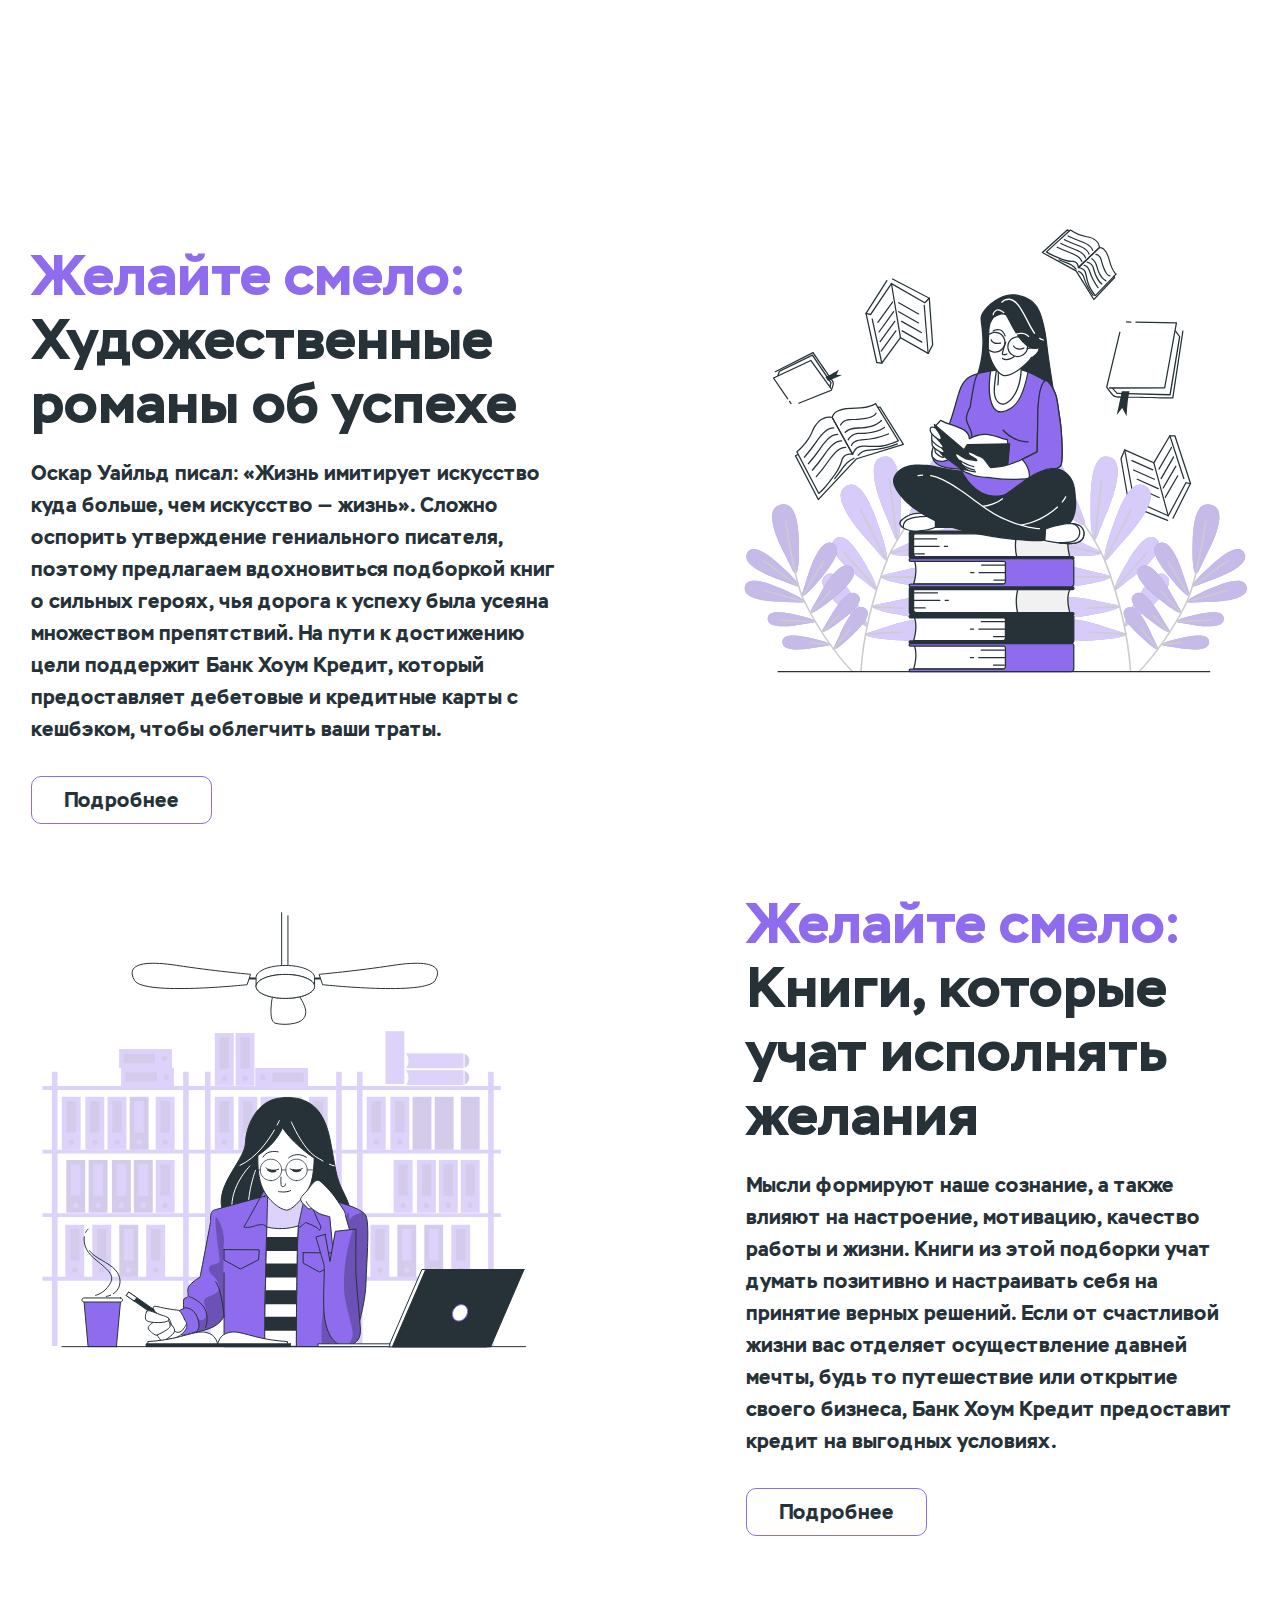
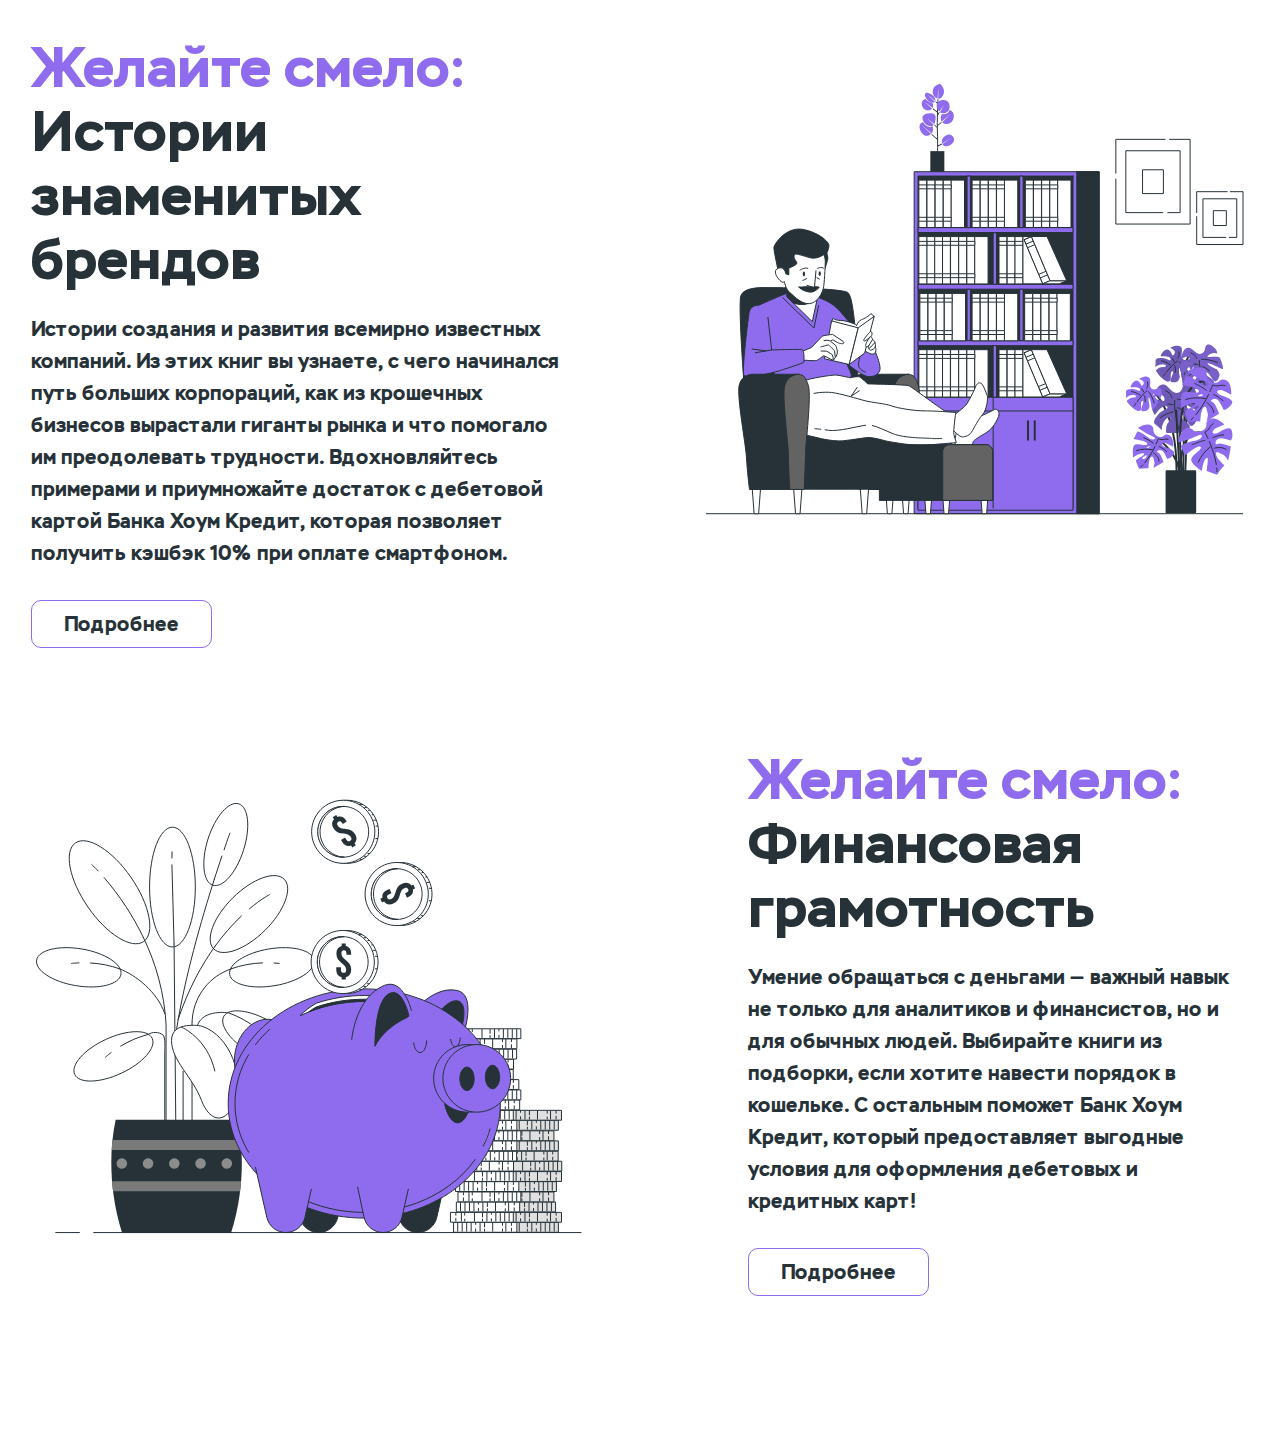
==== index.html @ 314c41a3 "create desktop section wishes" ====
<!DOCTYPE html>
<html lang="ru">
<head>
  <meta charset="UTF-8">
  <meta http-equiv="X-UA-Compatible" content="IE=edge">
  <meta name="viewport" content="width=device-width, initial-scale=1.0">
  <title>Document</title>
  <link rel="stylesheet" href="styles/main.css">
  <link rel="stylesheet" href="styles/normilize.css">
</head>
<body class="body">
  <main class="main">
    <!-- <section class="promo">
      <div class="container">
        <div class="promo__inner">
          <div class="promo__descr">
            <div class="logo">
              <a href=".">
                <img 
                  class="logo__logo"
                  src="./images/logo.svg" 
                  alt="Home Creadit Bank logo" 
                >
              </a>
              <img 
                class="logo__years"
                src="./images/years.svg" 
                alt="Home Creadit Bank years" 
              >
            </div>
    
            <a class="return-button promo__return-button" href="#">
              Вернуться на Livelib
            </a>

            <h1 class="promo__title title">
              Желайте смело! Банк Хоум Кредит. 20 лет одобряем ваши желания
            </h1>

            <p class="promo__text">
              В детстве хочется поскорее вырасти и стать самостоятельным, чтобы распоряжаться своими деньгами и ни в чём себе не отказывать. Однако повзрослев многие сталкиваются с необходимыми тратами, избежать которых нельзя. Собственные желания отходят на второй план, потому что нужно сделать ремонт, оплатить учёбу детям или помочь родителям достроить дачу. А неумение копить лишь отдаляет заветную мечту об отпуске на море или открытии своего дела.
            </p>
          </div>
          
          <div class="promo__bg">
            
          </div>
        </div>
      </div>
    </section> -->

    <section class="wishes">
      <div class="container">
        <div class="wishes__inner">
          <div class="wishes__item">
            <div class="wishes__descr">
              <h2 class="title title--mt--36">
                <span class="wishes__span">
                  Желайте смело:
                </span>
                <br>
                Художественные романы об успехе
              </h2>
  
              <p class="wishes__text">
                Оскар Уайльд писал: «Жизнь имитирует искусство куда больше, чем искусство — жизнь». Сложно оспорить утверждение гениального писателя, поэтому предлагаем вдохновиться подборкой книг о сильных героях, чья дорога к успеху была усеяна множеством препятствий.
                На пути к достижению цели поддержит Банк Хоум Кредит, который предоставляет дебетовые и кредитные карты с кешбэком, чтобы облегчить ваши траты.
              </p>
  
              <a href="#" class="wishes__link">Подробнее</a>
            </div>

            <img
              class="wishes__img wishes__img--first"
              src="./images/wishes/romans.svg"
              alt="girl on the books"
            >
          </div>

          <div class="wishes__item wishes__item--mt--68">
            <img
              class="wishes__img wishes__img--second"
              src="./images/wishes/study.svg"
              alt="study girl"
            >

            <div class="wishes__descr">
              <h2 class="title">
                <span class="wishes__span">
                  Желайте смело:
                </span>
                <br>
                Книги, которые учат исполнять желания
              </h2>
  
              <p class="wishes__text">
                Мысли формируют наше сознание, а также влияют на настроение, мотивацию, качество работы и жизни. Книги из этой подборки учат думать позитивно и настраивать себя на принятие верных решений. Если от счастливой жизни вас отделяет осуществление давней мечты, будь
                то путешествие или открытие своего бизнеса, Банк Хоум Кредит предоставит кредит на выгодных условиях.
              </p>
  
              <a href="#" class="wishes__link">Подробнее</a>
            </div>
          </div>

          <div class="wishes__item">
            <div class="wishes__descr wishes__descr--mw--593">
              <h2 class="title">
                <span class="wishes__span">
                  Желайте смело:
                </span>
                <br>
                Истории знаменитых брендов
              </h2>
  
              <p class="wishes__text">
                Истории создания и развития всемирно
                известных компаний. Из этих книг вы узнаете, с чего начинался путь больших корпораций, как из крошечных бизнесов вырастали гиганты рынка и что помогало им преодолевать трудности. Вдохновляйтесь примерами и приумножайте достаток с дебетовой картой Банка Хоум Кредит, которая позволяет получить кэшбэк 10% при оплате смартфоном.
              </p>
  
              <a href="#" class="wishes__link">Подробнее</a>
            </div>

            <img
              class="wishes__img wishes__img--third"
              src="./images/wishes/history.svg"
              alt="man reeds book on chear"
            >
          </div>

          <div class="wishes__item">
            <img
              class="wishes__img wishes__img--fourth"
              src="./images/wishes/piggy.svg"
              alt="piggy money box"
            >

            <div class="wishes__descr">
              <h2 class="title">
                <span class="wishes__span">
                  Желайте смело:
                </span>
                <br>
                Финансовая грамотность
              </h2>
  
              <p class="wishes__text">
                Умение обращаться с деньгами — важный навык не только для аналитиков и финансистов, но и для обычных людей. Выбирайте книги из подборки, если хотите навести порядок в кошельке. С остальным поможет Банк Хоум Кредит, который предоставляет выгодные условия для оформления дебетовых и кредитных карт!
              </p>
  
              <a href="#" class="wishes__link">Подробнее</a>
            </div>
          </div>
        </div>
      </div>
    </section>
  </main>
</body>
</html>
---- styles/main.css ----
@import url("https://fonts.googleapis.com/css2?family=Montserrat:wght@500&display=swap");
@font-face {
  font-family: "Stem";
  src: url("../fonts/Stem-Regular.woff2"), url("../fonts/Stem-Regular.woff");
  font-weight: 400;
  font-style: normal;
  font-display: swap;
}

@font-face {
  font-family: "Stem";
  src: url("../fonts/Stem-Medium.woff2"), url("../fonts/Stem-Medium.woff");
  font-weight: 500;
  font-style: normal;
  font-display: swap;
}

.container {
  max-width: 1420px;
  margin: 0 auto;
  padding: 0 15px;
}

.title {
  margin: 0;
  font-size: 56px;
  font-weight: 400;
  line-height: 64px;
}

.title--mt--36 {
  margin-top: 36px;
}

.logo {
  display: -webkit-box;
  display: -ms-flexbox;
  display: flex;
}

.logo__logo {
  width: 102px;
  height: 72px;
  margin-right: 62px;
}

.logo__years {
  width: 63px;
  height: 32px;
}

.return-button {
  position: relative;
  display: block;
  width: -webkit-max-content;
  width: -moz-max-content;
  width: max-content;
  padding-left: calc(16px + 12px);
  font-family: 'Montserrat', Arial, Helvetica, sans-serif;
  line-height: 24px;
  color: #fff;
  text-decoration: none;
}

.return-button:hover::after, .return-button:focus::after, .return-button:active::after {
  width: calc(100% - calc(16px + 12px));
}

.return-button::before {
  content: '';
  position: absolute;
  top: 50%;
  left: 0;
  -webkit-transform: translateY(-50%);
          transform: translateY(-50%);
  width: 16px;
  height: 12px;
  background: url("../images/return-arrow.svg") center/contain no-repeat;
}

.return-button::after {
  content: '';
  position: absolute;
  bottom: 0;
  left: calc(16px + 12px);
  width: 0;
  height: 1px;
  background-color: #fff;
  -webkit-transition: width 0.3s;
  transition: width 0.3s;
}

.promo {
  border-radius: 20px 20px 0px 20px;
  background: linear-gradient(140deg, #fe6ea1 0%, #563c9b 65%);
}

.promo__inner {
  position: relative;
  display: -webkit-box;
  display: -ms-flexbox;
  display: flex;
  padding: 64px 0;
  color: #fff;
}

.promo__return-button {
  margin-top: 40px;
}

.promo__descr {
  max-width: 40%;
}

.promo__title {
  margin-top: 48px;
}

.promo__text {
  margin: 30px 0 0;
}

.promo__bg {
  position: absolute;
  bottom: 0;
  left: 50%;
  width: 60%;
  height: calc(100% - 64px);
  background: url("../../images/promo-bg.svg") center/cover no-repeat;
}

.wishes__inner {
  display: -webkit-box;
  display: -ms-flexbox;
  display: flex;
  -ms-flex-wrap: wrap;
      flex-wrap: wrap;
  padding: 92px 0 128px;
}

.wishes__item {
  display: -webkit-box;
  display: -ms-flexbox;
  display: flex;
  margin-top: 100px;
}

.wishes__item--mt--68 {
  margin-top: 68px;
}

.wishes__descr {
  max-width: 569px;
}

.wishes__descr--mw--593 {
  max-width: 593px;
}

.wishes__span {
  color: #8E6CED;
}

.wishes__text {
  margin: 21px 0 0;
}

.wishes__link {
  display: inline-block;
  margin-top: 31px;
  padding: 11px 32px 11px;
  border: 1px solid #8E6CED;
  border-radius: 10px;
  line-height: 24px;
  color: #263238;
  text-decoration: none;
  -webkit-transition: all 0.3s;
  transition: all 0.3s;
}

.wishes__link:hover, .wishes__link:focus, .wishes__link:active {
  background-color: #8E6CED;
  color: #fff;
}

.wishes__img--first {
  width: 518px;
  height: 472px;
  margin-left: 169px;
}

.wishes__img--second {
  width: 508px;
  height: 443px;
  margin-top: 20px;
  margin-right: 209px;
}

.wishes__img--third {
  width: 543px;
  height: 476px;
  margin-top: 28px;
  margin-left: 146px;
}

.wishes__img--fourth {
  width: 571px;
  height: 497px;
  margin-right: 146px;
}

* {
  -webkit-box-sizing: border-box;
          box-sizing: border-box;
}

.body {
  font-family: "Stem", Arial, Helvetica, sans-serif;
  font-weight: 400;
  font-size: 20px;
  line-height: 32px;
  color: #263238;
}

.main {
  padding: 16px;
}
/*# sourceMappingURL=main.css.map */
---- styles/normilize.css ----
/*! normalize.css v8.0.1 | MIT License | github.com/necolas/normalize.css */

/* Document
   ========================================================================== */

/**
 * 1. Correct the line height in all browsers.
 * 2. Prevent adjustments of font size after orientation changes in iOS.
 */

 html {
  line-height: 1.15; /* 1 */
  -webkit-text-size-adjust: 100%; /* 2 */
}

/* Sections
   ========================================================================== */

/**
 * Remove the margin in all browsers.
 */

body {
  margin: 0;
}

/**
 * Render the `main` element consistently in IE.
 */

main {
  display: block;
}

/**
 * Correct the font size and margin on `h1` elements within `section` and
 * `article` contexts in Chrome, Firefox, and Safari.
 */

h1 {
  font-size: 2em;
  margin: 0.67em 0;
}

/* Grouping content
   ========================================================================== */

/**
 * 1. Add the correct box sizing in Firefox.
 * 2. Show the overflow in Edge and IE.
 */

hr {
  box-sizing: content-box; /* 1 */
  height: 0; /* 1 */
  overflow: visible; /* 2 */
}

/**
 * 1. Correct the inheritance and scaling of font size in all browsers.
 * 2. Correct the odd `em` font sizing in all browsers.
 */

pre {
  font-family: monospace, monospace; /* 1 */
  font-size: 1em; /* 2 */
}

/* Text-level semantics
   ========================================================================== */

/**
 * Remove the gray background on active links in IE 10.
 */

a {
  background-color: transparent;
}

/**
 * 1. Remove the bottom border in Chrome 57-
 * 2. Add the correct text decoration in Chrome, Edge, IE, Opera, and Safari.
 */

abbr[title] {
  border-bottom: none; /* 1 */
  text-decoration: underline; /* 2 */
  text-decoration: underline dotted; /* 2 */
}

/**
 * Add the correct font weight in Chrome, Edge, and Safari.
 */

b,
strong {
  font-weight: bolder;
}

/**
 * 1. Correct the inheritance and scaling of font size in all browsers.
 * 2. Correct the odd `em` font sizing in all browsers.
 */

code,
kbd,
samp {
  font-family: monospace, monospace; /* 1 */
  font-size: 1em; /* 2 */
}

/**
 * Add the correct font size in all browsers.
 */

small {
  font-size: 80%;
}

/**
 * Prevent `sub` and `sup` elements from affecting the line height in
 * all browsers.
 */

sub,
sup {
  font-size: 75%;
  line-height: 0;
  position: relative;
  vertical-align: baseline;
}

sub {
  bottom: -0.25em;
}

sup {
  top: -0.5em;
}

/* Embedded content
   ========================================================================== */

/**
 * Remove the border on images inside links in IE 10.
 */

img {
  border-style: none;
}

/* Forms
   ========================================================================== */

/**
 * 1. Change the font styles in all browsers.
 * 2. Remove the margin in Firefox and Safari.
 */

button,
input,
optgroup,
select,
textarea {
  font-family: inherit; /* 1 */
  font-size: 100%; /* 1 */
  line-height: 1.15; /* 1 */
  margin: 0; /* 2 */
}

/**
 * Show the overflow in IE.
 * 1. Show the overflow in Edge.
 */

button,
input { /* 1 */
  overflow: visible;
}

/**
 * Remove the inheritance of text transform in Edge, Firefox, and IE.
 * 1. Remove the inheritance of text transform in Firefox.
 */

button,
select { /* 1 */
  text-transform: none;
}

/**
 * Correct the inability to style clickable types in iOS and Safari.
 */

button,
[type="button"],
[type="reset"],
[type="submit"] {
  -webkit-appearance: button;
}

/**
 * Remove the inner border and padding in Firefox.
 */

button::-moz-focus-inner,
[type="button"]::-moz-focus-inner,
[type="reset"]::-moz-focus-inner,
[type="submit"]::-moz-focus-inner {
  border-style: none;
  padding: 0;
}

/**
 * Restore the focus styles unset by the previous rule.
 */

button:-moz-focusring,
[type="button"]:-moz-focusring,
[type="reset"]:-moz-focusring,
[type="submit"]:-moz-focusring {
  outline: 1px dotted ButtonText;
}

/**
 * Correct the padding in Firefox.
 */

fieldset {
  padding: 0.35em 0.75em 0.625em;
}

/**
 * 1. Correct the text wrapping in Edge and IE.
 * 2. Correct the color inheritance from `fieldset` elements in IE.
 * 3. Remove the padding so developers are not caught out when they zero out
 *    `fieldset` elements in all browsers.
 */

legend {
  box-sizing: border-box; /* 1 */
  color: inherit; /* 2 */
  display: table; /* 1 */
  max-width: 100%; /* 1 */
  padding: 0; /* 3 */
  white-space: normal; /* 1 */
}

/**
 * Add the correct vertical alignment in Chrome, Firefox, and Opera.
 */

progress {
  vertical-align: baseline;
}

/**
 * Remove the default vertical scrollbar in IE 10+.
 */

textarea {
  overflow: auto;
}

/**
 * 1. Add the correct box sizing in IE 10.
 * 2. Remove the padding in IE 10.
 */

[type="checkbox"],
[type="radio"] {
  box-sizing: border-box; /* 1 */
  padding: 0; /* 2 */
}

/**
 * Correct the cursor style of increment and decrement buttons in Chrome.
 */

[type="number"]::-webkit-inner-spin-button,
[type="number"]::-webkit-outer-spin-button {
  height: auto;
}

/**
 * 1. Correct the odd appearance in Chrome and Safari.
 * 2. Correct the outline style in Safari.
 */

[type="search"] {
  -webkit-appearance: textfield; /* 1 */
  outline-offset: -2px; /* 2 */
}

/**
 * Remove the inner padding in Chrome and Safari on macOS.
 */

[type="search"]::-webkit-search-decoration {
  -webkit-appearance: none;
}

/**
 * 1. Correct the inability to style clickable types in iOS and Safari.
 * 2. Change font properties to `inherit` in Safari.
 */

::-webkit-file-upload-button {
  -webkit-appearance: button; /* 1 */
  font: inherit; /* 2 */
}

/* Interactive
   ========================================================================== */

/*
 * Add the correct display in Edge, IE 10+, and Firefox.
 */

details {
  display: block;
}

/*
 * Add the correct display in all browsers.
 */

summary {
  display: list-item;
}

/* Misc
   ========================================================================== */

/**
 * Add the correct display in IE 10+.
 */

template {
  display: none;
}

/**
 * Add the correct display in IE 10.
 */

[hidden] {
  display: none;
}
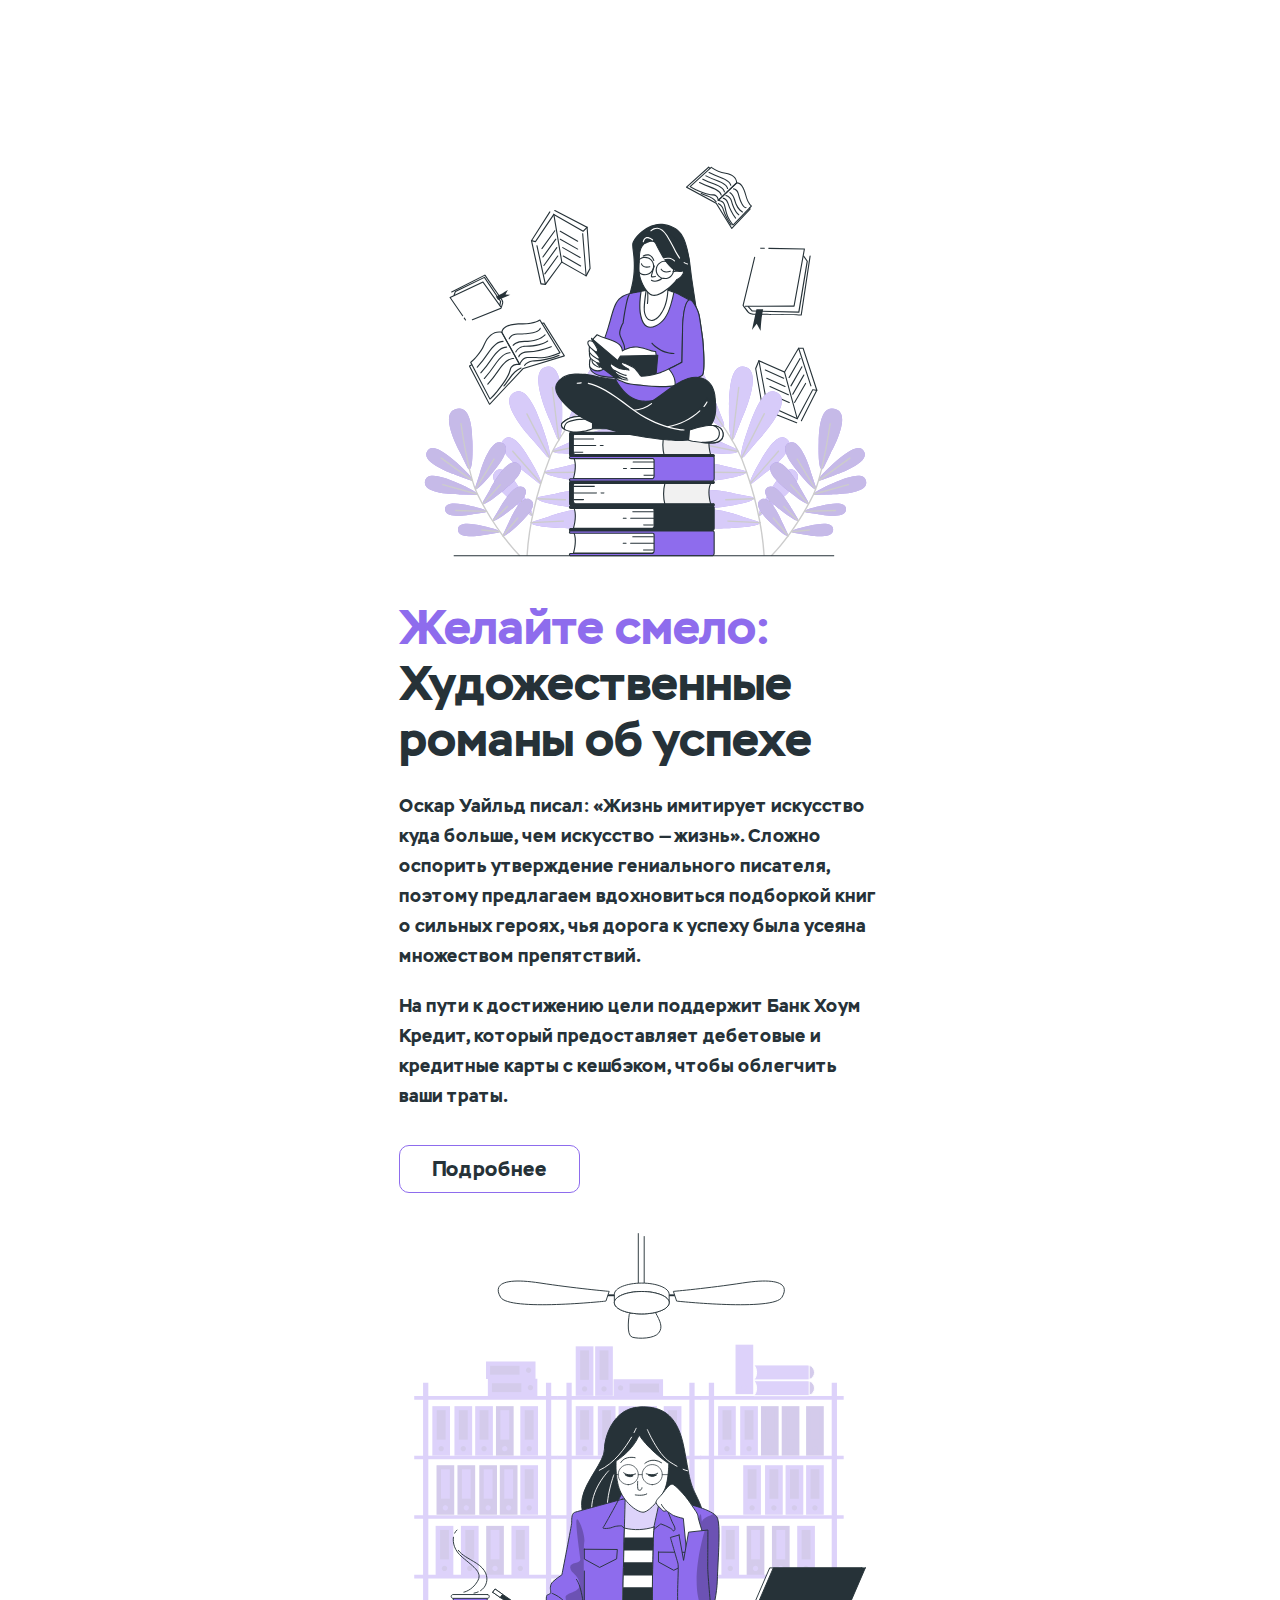
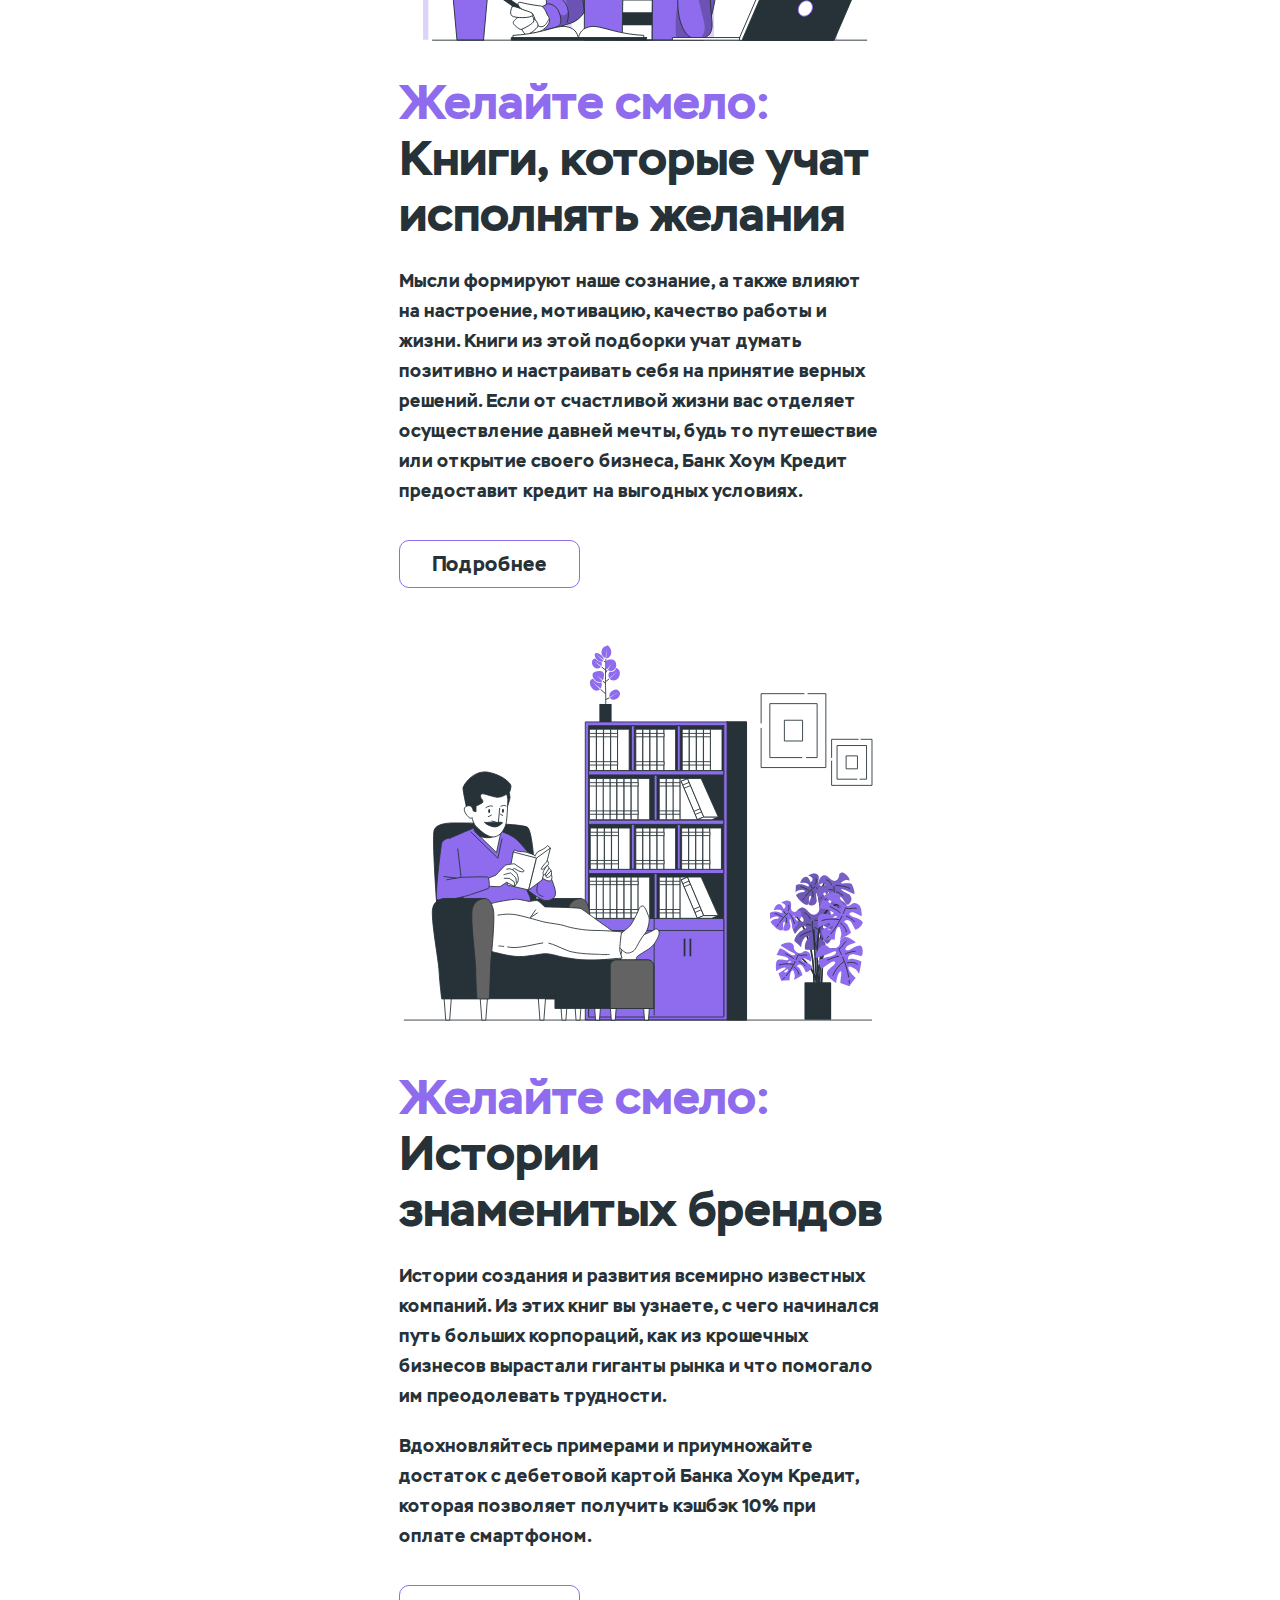
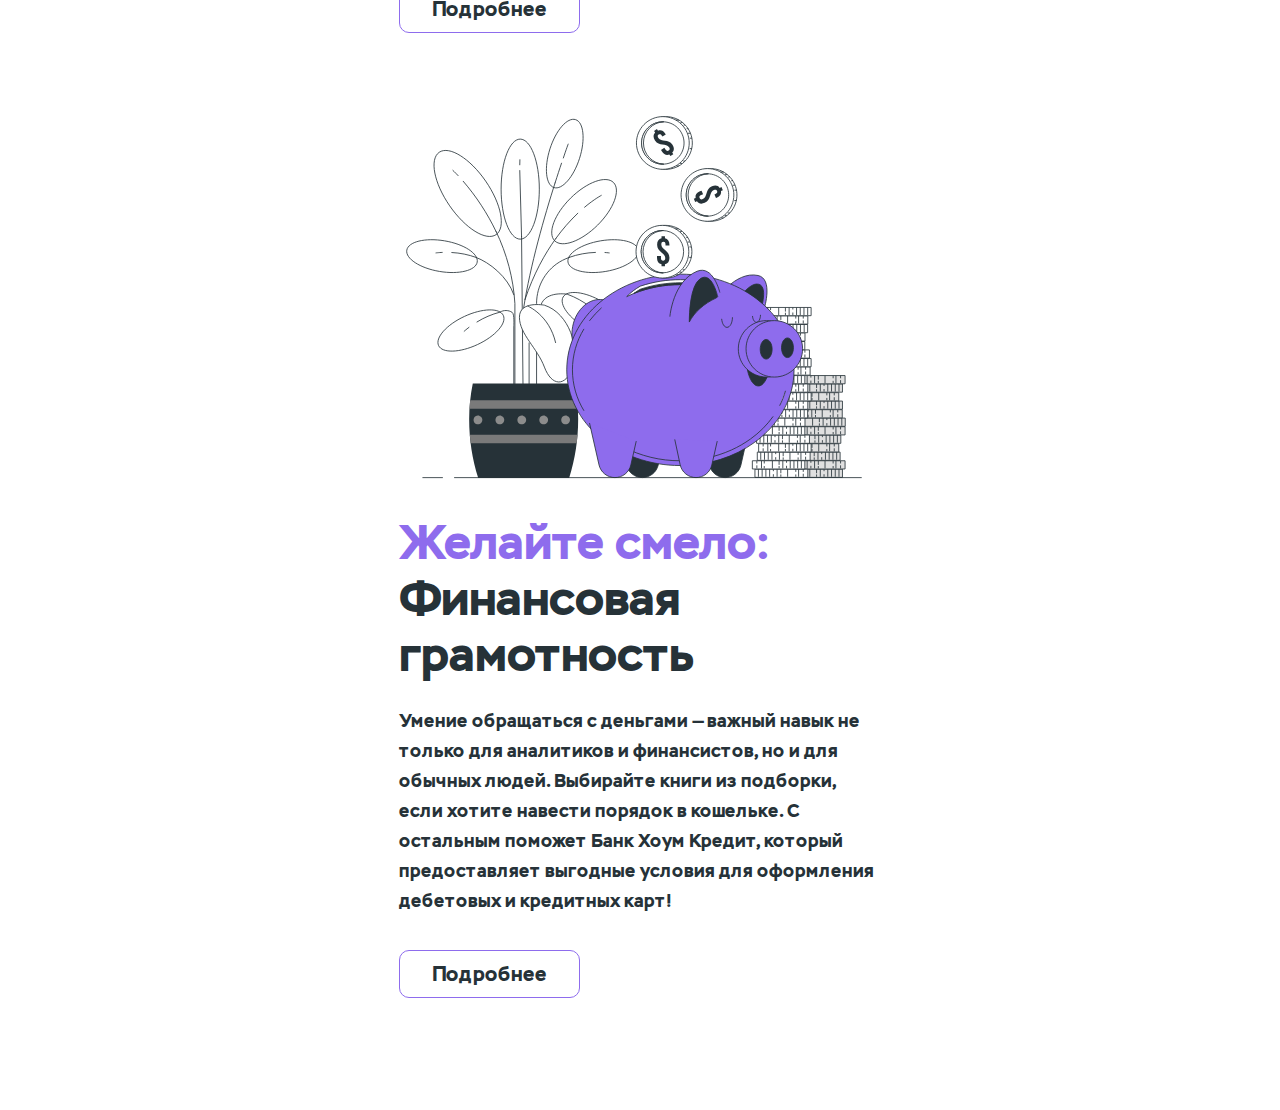
==== commit a5056412: "add adaptive section wishes" ====
--- a/index.html
+++ b/index.html
@@ -62,24 +62,29 @@
                 Художественные романы об успехе
               </h2>
   
-              <p class="wishes__text">
-                Оскар Уайльд писал: «Жизнь имитирует искусство куда больше, чем искусство — жизнь». Сложно оспорить утверждение гениального писателя, поэтому предлагаем вдохновиться подборкой книг о сильных героях, чья дорога к успеху была усеяна множеством препятствий.
-                На пути к достижению цели поддержит Банк Хоум Кредит, который предоставляет дебетовые и кредитные карты с кешбэком, чтобы облегчить ваши траты.
-              </p>
+              <div class="wishes__text">
+                <p>
+                  Оскар Уайльд писал: «Жизнь имитирует искусство куда больше, чем искусство — жизнь». Сложно оспорить утверждение гениального писателя, поэтому предлагаем вдохновиться подборкой книг о сильных героях, чья дорога к успеху была усеяна множеством препятствий.
+                </p>
+
+                <p>
+                  На пути к достижению цели поддержит Банк Хоум Кредит, который предоставляет дебетовые и кредитные карты с кешбэком, чтобы облегчить ваши траты.
+                </p>
+              </div>
   
               <a href="#" class="wishes__link">Подробнее</a>
             </div>
 
             <img
-              class="wishes__img wishes__img--first"
+              class="wishes__img"
               src="./images/wishes/romans.svg"
               alt="girl on the books"
             >
           </div>
 
-          <div class="wishes__item wishes__item--mt--68">
+          <div class="wishes__item">
             <img
-              class="wishes__img wishes__img--second"
+              class="wishes__img"
               src="./images/wishes/study.svg"
               alt="study girl"
             >
@@ -93,10 +98,12 @@
                 Книги, которые учат исполнять желания
               </h2>
   
-              <p class="wishes__text">
-                Мысли формируют наше сознание, а также влияют на настроение, мотивацию, качество работы и жизни. Книги из этой подборки учат думать позитивно и настраивать себя на принятие верных решений. Если от счастливой жизни вас отделяет осуществление давней мечты, будь
-                то путешествие или открытие своего бизнеса, Банк Хоум Кредит предоставит кредит на выгодных условиях.
-              </p>
+              <div class="wishes__text">
+                <p>
+                  Мысли формируют наше сознание, а также влияют на настроение, мотивацию, качество работы и жизни. Книги из этой подборки учат думать позитивно и настраивать себя на принятие верных решений. Если от счастливой жизни вас отделяет осуществление давней мечты, будь
+                  то путешествие или открытие своего бизнеса, Банк Хоум Кредит предоставит кредит на выгодных условиях.
+                </p>
+              </div>
   
               <a href="#" class="wishes__link">Подробнее</a>
             </div>
@@ -112,16 +119,22 @@
                 Истории знаменитых брендов
               </h2>
   
-              <p class="wishes__text">
-                Истории создания и развития всемирно
-                известных компаний. Из этих книг вы узнаете, с чего начинался путь больших корпораций, как из крошечных бизнесов вырастали гиганты рынка и что помогало им преодолевать трудности. Вдохновляйтесь примерами и приумножайте достаток с дебетовой картой Банка Хоум Кредит, которая позволяет получить кэшбэк 10% при оплате смартфоном.
-              </p>
+              <div class="wishes__text">
+                <p>
+                  Истории создания и развития всемирно
+                  известных компаний. Из этих книг вы узнаете, с чего начинался путь больших корпораций, как из крошечных бизнесов вырастали гиганты рынка и что помогало им преодолевать трудности.
+                </p>
+                
+                <p>
+                  Вдохновляйтесь примерами и приумножайте достаток с дебетовой картой Банка Хоум Кредит, которая позволяет получить кэшбэк 10% при оплате смартфоном.
+                </p>
+              </div>
   
               <a href="#" class="wishes__link">Подробнее</a>
             </div>
 
             <img
-              class="wishes__img wishes__img--third"
+              class="wishes__img"
               src="./images/wishes/history.svg"
               alt="man reeds book on chear"
             >
@@ -129,7 +142,7 @@
 
           <div class="wishes__item">
             <img
-              class="wishes__img wishes__img--fourth"
+              class="wishes__img"
               src="./images/wishes/piggy.svg"
               alt="piggy money box"
             >
@@ -143,9 +156,11 @@
                 Финансовая грамотность
               </h2>
   
-              <p class="wishes__text">
-                Умение обращаться с деньгами — важный навык не только для аналитиков и финансистов, но и для обычных людей. Выбирайте книги из подборки, если хотите навести порядок в кошельке. С остальным поможет Банк Хоум Кредит, который предоставляет выгодные условия для оформления дебетовых и кредитных карт!
-              </p>
+              <div class="wishes__text">
+                <p>
+                  Умение обращаться с деньгами — важный навык не только для аналитиков и финансистов, но и для обычных людей. Выбирайте книги из подборки, если хотите навести порядок в кошельке. С остальным поможет Банк Хоум Кредит, который предоставляет выгодные условия для оформления дебетовых и кредитных карт!
+                </p>
+              </div>
   
               <a href="#" class="wishes__link">Подробнее</a>
             </div>
--- a/styles/main.css
+++ b/styles/main.css
@@ -16,16 +16,54 @@
 }
 
 .container {
-  max-width: 1420px;
+  max-width: 100%;
   margin: 0 auto;
-  padding: 0 15px;
+}
+
+@media (min-width: 768px) {
+  .container {
+    max-width: 622px;
+  }
+}
+
+@media (min-width: 1440px) {
+  .container {
+    max-width: 1140px;
+  }
+}
+
+@media (min-width: 1920px) {
+  .container {
+    max-width: 1400px;
+  }
 }
 
 .title {
-  margin: 0;
-  font-size: 56px;
+  margin: 32px 0 0;
   font-weight: 400;
-  line-height: 64px;
+  font-size: 28px;
+  line-height: 36px;
+}
+
+@media (min-width: 768px) {
+  .title {
+    margin: 26px 0 0;
+    font-size: 48px;
+    line-height: 56px;
+  }
+}
+
+@media (min-width: 1440px) {
+  .title {
+    margin: 0;
+  }
+}
+
+@media (min-width: 1920px) {
+  .title {
+    font-size: 56px;
+    line-height: 64px;
+  }
 }
 
 .title--mt--36 {
@@ -133,24 +171,71 @@
   display: -webkit-box;
   display: -ms-flexbox;
   display: flex;
+  -webkit-box-pack: center;
+      -ms-flex-pack: center;
+          justify-content: center;
   -ms-flex-wrap: wrap;
       flex-wrap: wrap;
-  padding: 92px 0 128px;
+  padding: 92px 0 48px;
+}
+
+@media (min-width: 768px) {
+  .wishes__inner {
+    padding: 92px 0 96px;
+  }
+}
+
+@media (min-width: 1920px) {
+  .wishes__inner {
+    padding: 92px 0 128px;
+  }
+}
+
+@media (min-width: 1920px) {
+  .wishes__inner {
+    -webkit-box-pack: row;
+        -ms-flex-pack: row;
+            justify-content: row;
+  }
 }
 
 .wishes__item {
   display: -webkit-box;
   display: -ms-flexbox;
   display: flex;
-  margin-top: 100px;
-}
-
-.wishes__item--mt--68 {
-  margin-top: 68px;
+  -webkit-box-pack: center;
+      -ms-flex-pack: center;
+          justify-content: center;
+  -ms-flex-wrap: wrap;
+      flex-wrap: wrap;
+  margin-top: 40px;
+}
+
+@media (min-width: 768px) {
+  .wishes__item {
+    max-width: 483px;
+  }
+}
+
+@media (min-width: 1440px) {
+  .wishes__item {
+    -webkit-box-pack: justify;
+        -ms-flex-pack: justify;
+            justify-content: space-between;
+    max-width: none;
+    margin-top: 70px;
+  }
 }
 
 .wishes__descr {
+  width: 100%;
   max-width: 569px;
+}
+
+@media (min-width: 1440px) {
+  .wishes__descr {
+    width: 50%;
+  }
 }
 
 .wishes__descr--mw--593 {
@@ -162,15 +247,36 @@
 }
 
 .wishes__text {
-  margin: 21px 0 0;
+  margin: 14px 0 0;
+}
+
+@media (min-width: 768px) {
+  .wishes__text {
+    margin: 24px 0 0;
+  }
+}
+
+.wishes__text > p {
+  margin: 0;
+}
+
+.wishes__text > p:nth-child(2) {
+  margin-top: 10px;
+}
+
+@media (min-width: 768px) {
+  .wishes__text > p:nth-child(2) {
+    margin-top: 20px;
+  }
 }
 
 .wishes__link {
   display: inline-block;
-  margin-top: 31px;
-  padding: 11px 32px 11px;
+  margin-top: 26px;
+  padding: 8px 24px;
   border: 1px solid #8E6CED;
   border-radius: 10px;
+  font-size: 16px;
   line-height: 24px;
   color: #263238;
   text-decoration: none;
@@ -178,35 +284,63 @@
   transition: all 0.3s;
 }
 
+@media (min-width: 768px) {
+  .wishes__link {
+    margin-top: 34px;
+    padding: 11px 32px 11px;
+    font-size: 20px;
+  }
+}
+
 .wishes__link:hover, .wishes__link:focus, .wishes__link:active {
   background-color: #8E6CED;
   color: #fff;
 }
 
-.wishes__img--first {
-  width: 518px;
-  height: 472px;
-  margin-left: 169px;
-}
-
-.wishes__img--second {
-  width: 508px;
-  height: 443px;
-  margin-top: 20px;
-  margin-right: 209px;
-}
-
-.wishes__img--third {
-  width: 543px;
-  height: 476px;
-  margin-top: 28px;
-  margin-left: 146px;
-}
-
-.wishes__img--fourth {
-  width: 571px;
-  height: 497px;
-  margin-right: 146px;
+.wishes__img {
+  width: 100%;
+  height: 256px;
+  -webkit-box-ordinal-group: 0;
+      -ms-flex-order: -1;
+          order: -1;
+}
+
+@media (min-width: 768px) {
+  .wishes__img {
+    height: 415px;
+  }
+}
+
+@media (min-width: 1440px) {
+  .wishes__img {
+    width: calc(50% - 40px);
+    height: 476px;
+  }
+  .wishes__img:nth-child(2n) {
+    -webkit-box-ordinal-group: 2;
+        -ms-flex-order: 1;
+            order: 1;
+    margin-left: 40px;
+  }
+  .wishes__img:nth-child(odd) {
+    margin-right: 40px;
+  }
+}
+
+@media (min-width: 1920px) {
+  .wishes__img {
+    width: calc(50% - 60px);
+    height: 497px;
+  }
+  .wishes__img:nth-child(2n) {
+    -webkit-box-ordinal-group: 2;
+        -ms-flex-order: 1;
+            order: 1;
+    margin-left: 60px;
+  }
+  .wishes__img:nth-child(odd) {
+    margin-right: 60px;
+  }
 }
 
 * {
@@ -217,12 +351,32 @@
 .body {
   font-family: "Stem", Arial, Helvetica, sans-serif;
   font-weight: 400;
-  font-size: 20px;
-  line-height: 32px;
+  font-size: 14px;
+  line-height: 22px;
   color: #263238;
 }
 
+@media (min-width: 768px) {
+  .body {
+    font-size: 18px;
+    line-height: 30px;
+  }
+}
+
+@media (min-width: 1920px) {
+  .body {
+    font-size: 20px;
+    line-height: 32px;
+  }
+}
+
 .main {
-  padding: 16px;
+  padding: 8px;
+}
+
+@media (min-width: 768px) {
+  .main {
+    padding: 16px;
+  }
 }
 /*# sourceMappingURL=main.css.map */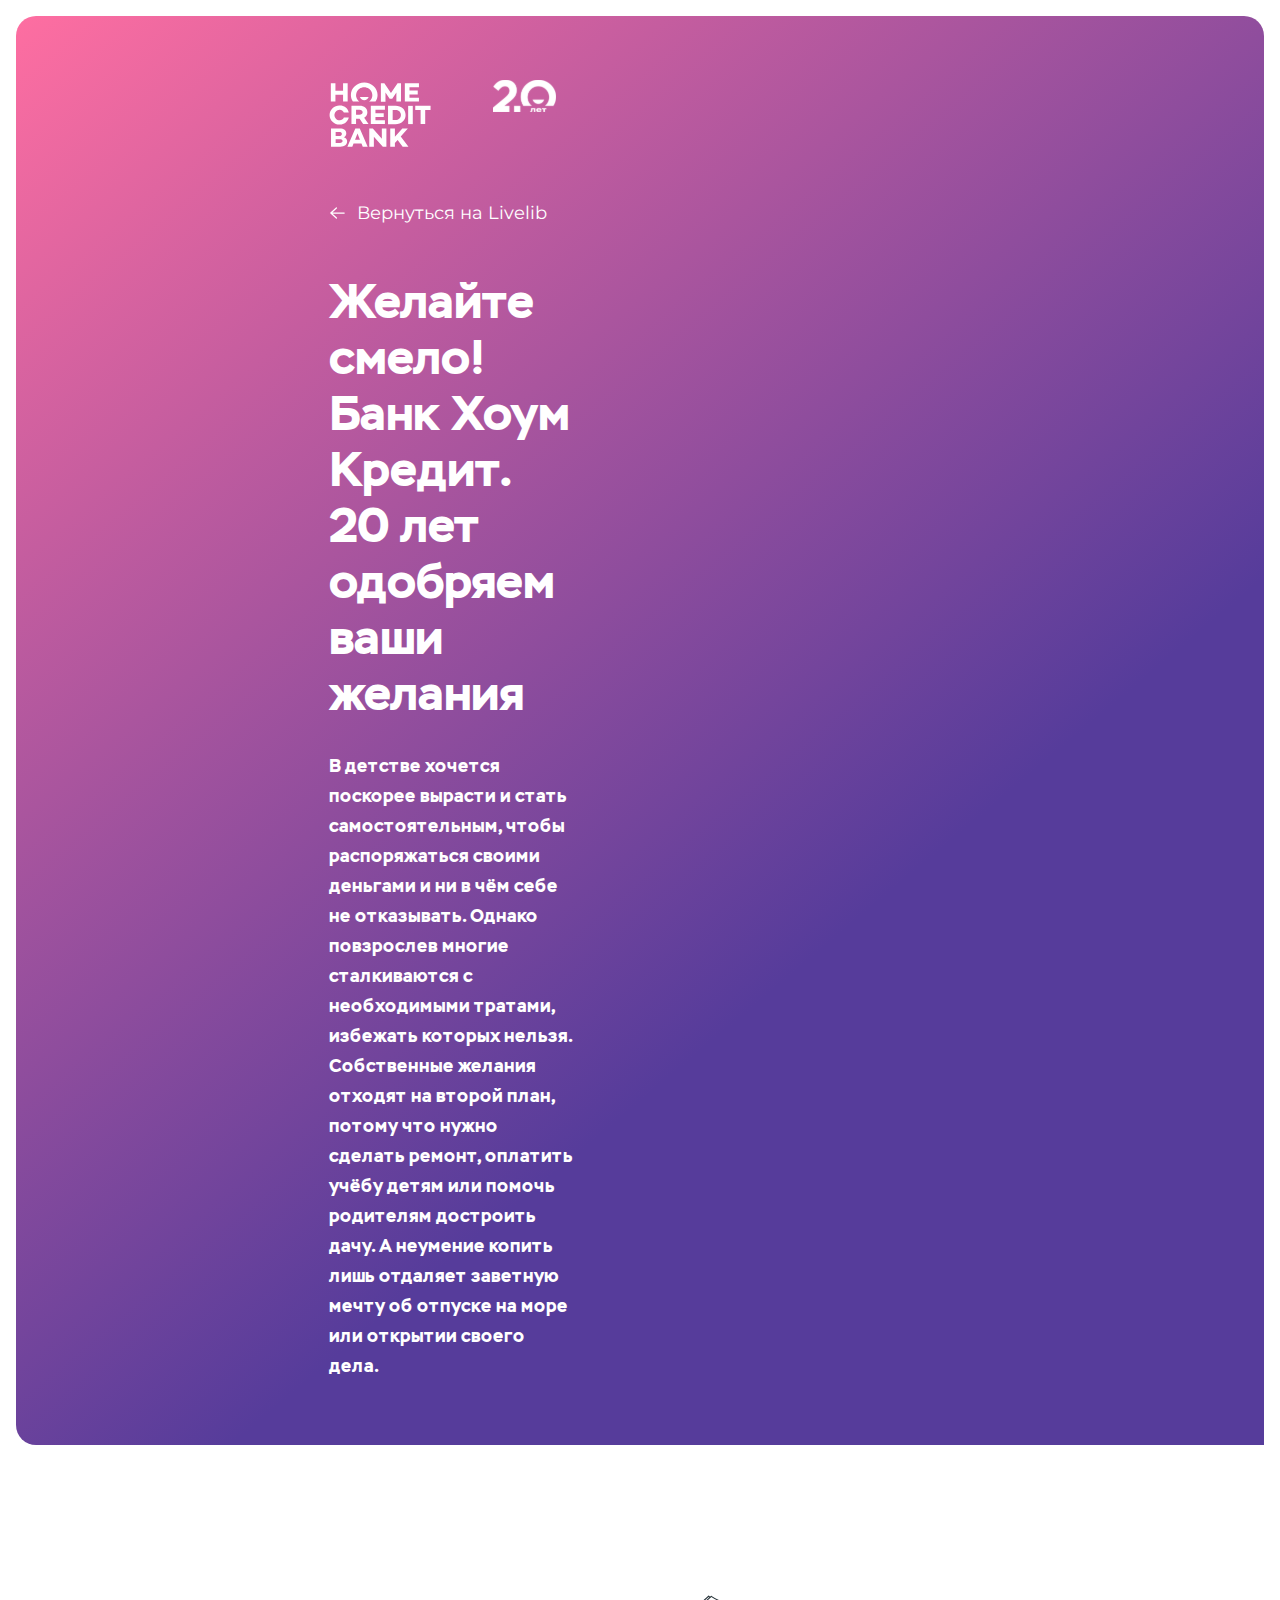
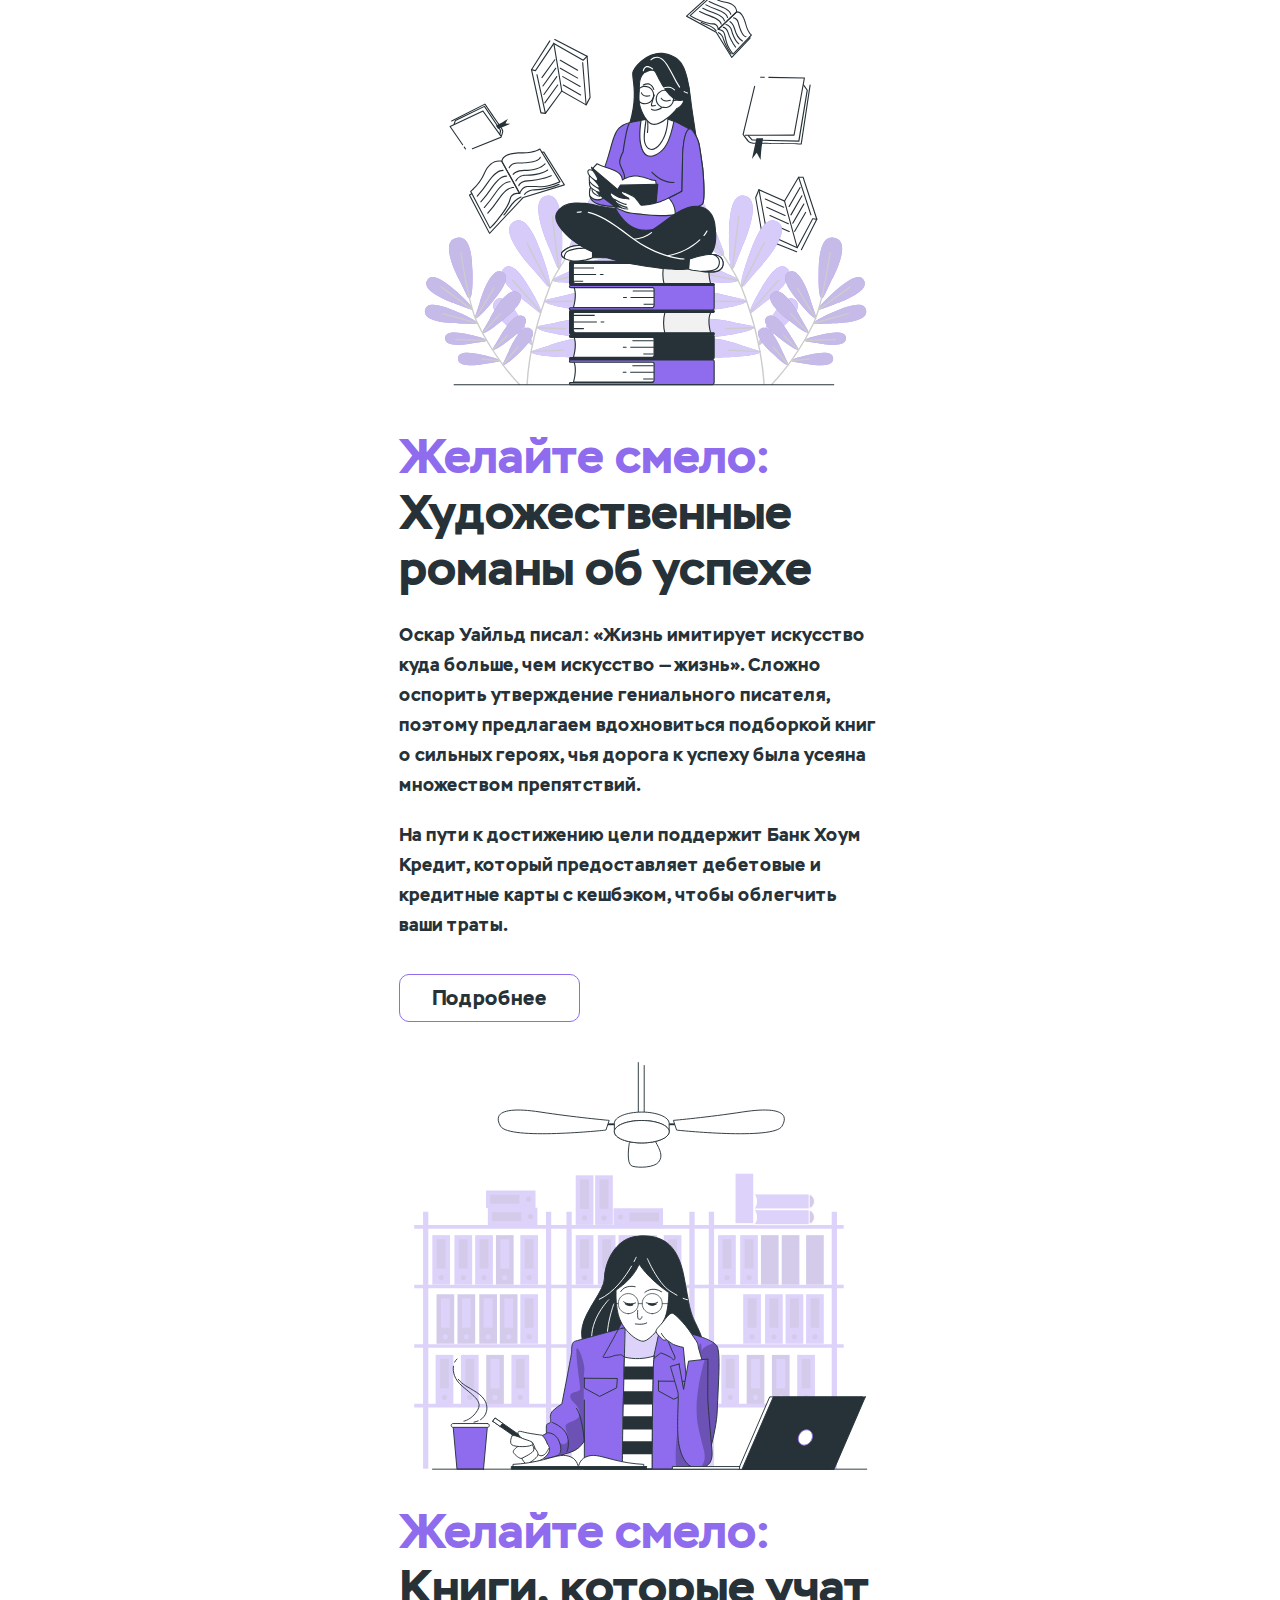
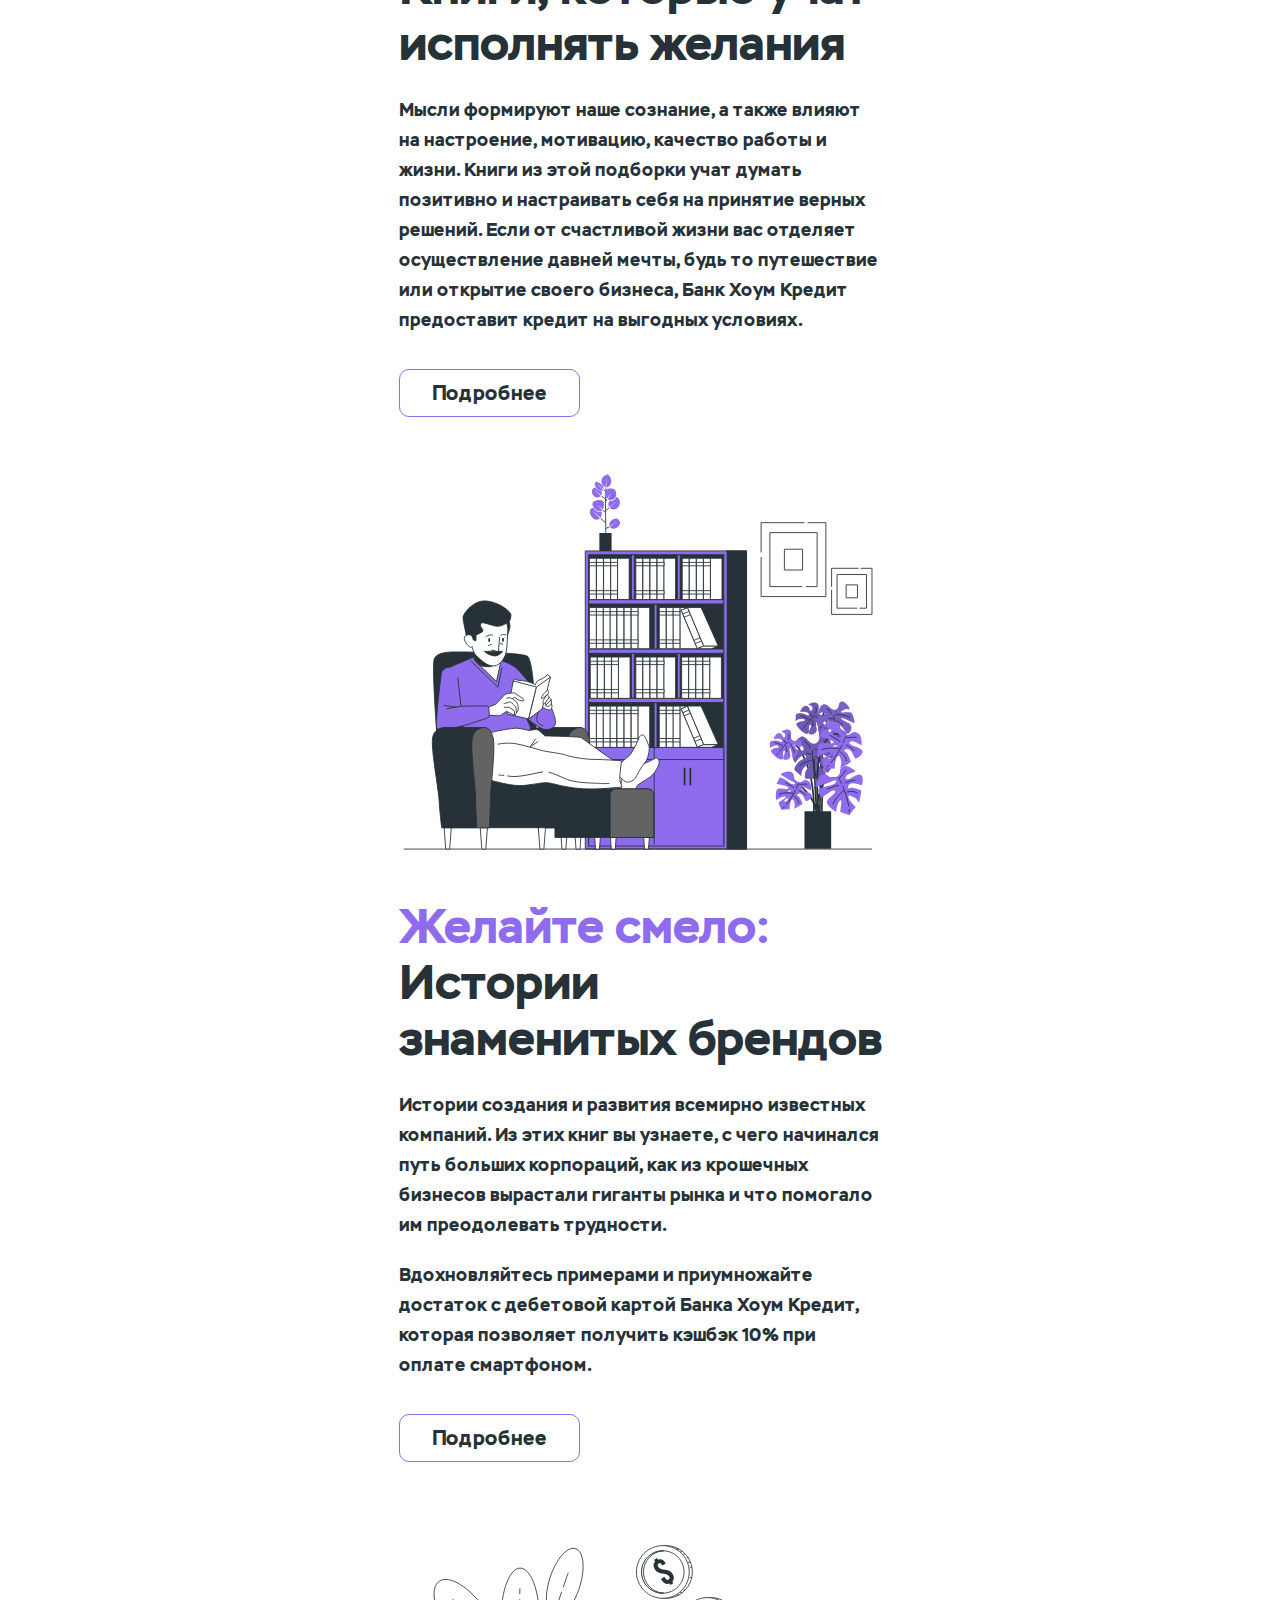
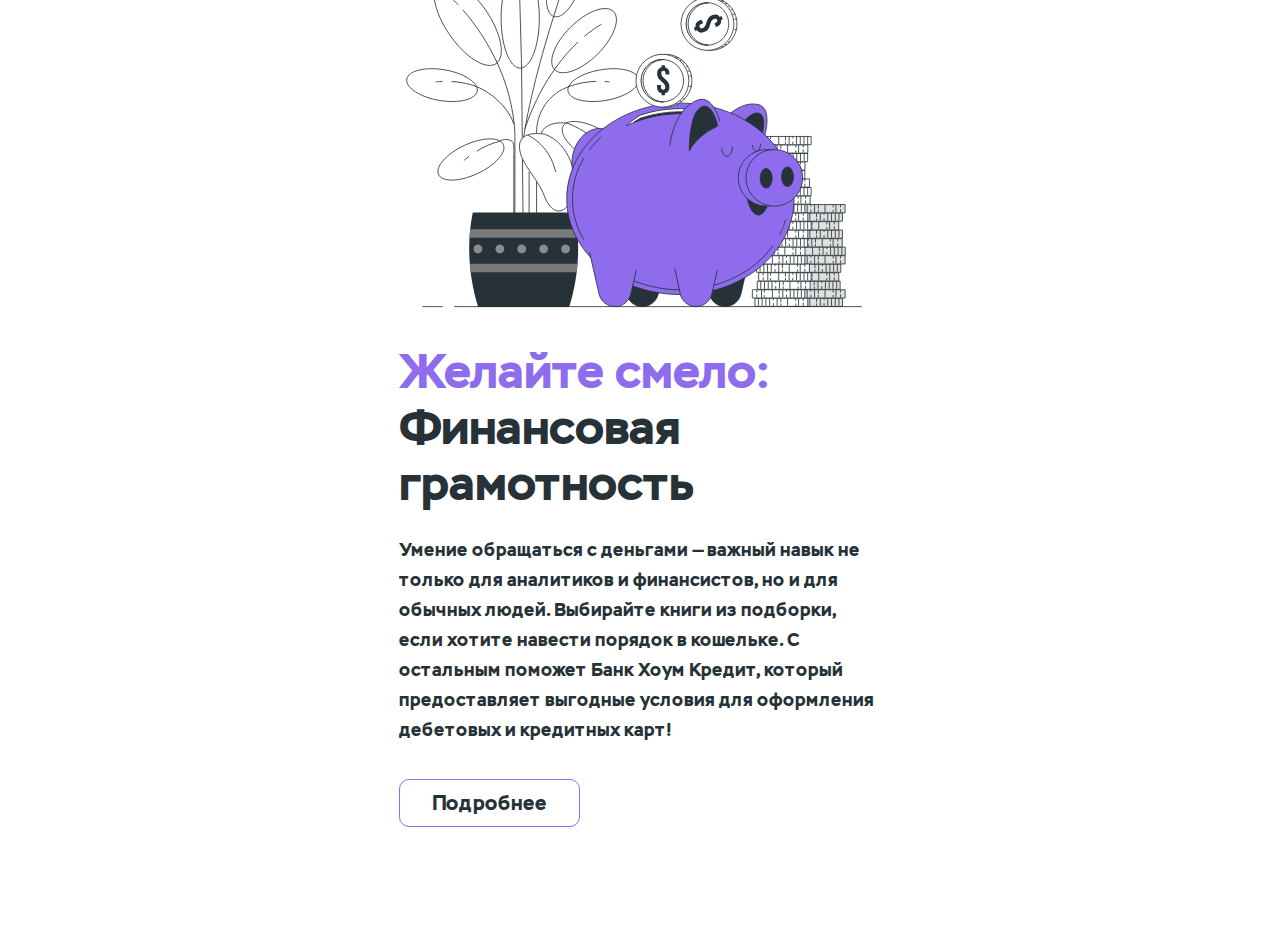
==== commit c0bda9dd: "create section romans" ====
--- a/index.html
+++ b/index.html
@@ -4,51 +4,51 @@
   <meta charset="UTF-8">
   <meta http-equiv="X-UA-Compatible" content="IE=edge">
   <meta name="viewport" content="width=device-width, initial-scale=1.0">
-  <title>Document</title>
+  <title>HOME CREDIT</title>
   <link rel="stylesheet" href="styles/main.css">
   <link rel="stylesheet" href="styles/normilize.css">
 </head>
 <body class="body">
-  <main class="main">
-    <!-- <section class="promo">
-      <div class="container">
-        <div class="promo__inner">
-          <div class="promo__descr">
-            <div class="logo">
-              <a href=".">
-                <img 
-                  class="logo__logo"
-                  src="./images/logo.svg" 
-                  alt="Home Creadit Bank logo" 
-                >
-              </a>
+  <header class="header">
+    <div class="container">
+      <div class="header__inner">
+        <div class="header__descr">
+          <div class="logo">
+            <a href=".">
               <img 
-                class="logo__years"
-                src="./images/years.svg" 
-                alt="Home Creadit Bank years" 
+                class="logo__logo"
+                src="./images/logo.svg" 
+                alt="Home Creadit Bank logo" 
               >
-            </div>
-    
-            <a class="return-button promo__return-button" href="#">
-              Вернуться на Livelib
             </a>
+            <img 
+              class="logo__years"
+              src="./images/years.svg" 
+              alt="Home Creadit Bank years" 
+            >
+          </div>
+  
+          <a class="return-button header__return-button" href="#">
+            Вернуться на Livelib
+          </a>
 
-            <h1 class="promo__title title">
-              Желайте смело! Банк Хоум Кредит. 20 лет одобряем ваши желания
-            </h1>
+          <h1 class="header__title title">
+            Желайте смело! Банк Хоум Кредит. 20 лет одобряем ваши желания
+          </h1>
 
-            <p class="promo__text">
-              В детстве хочется поскорее вырасти и стать самостоятельным, чтобы распоряжаться своими деньгами и ни в чём себе не отказывать. Однако повзрослев многие сталкиваются с необходимыми тратами, избежать которых нельзя. Собственные желания отходят на второй план, потому что нужно сделать ремонт, оплатить учёбу детям или помочь родителям достроить дачу. А неумение копить лишь отдаляет заветную мечту об отпуске на море или открытии своего дела.
-            </p>
-          </div>
+          <p class="header__text">
+            В детстве хочется поскорее вырасти и стать самостоятельным, чтобы распоряжаться своими деньгами и ни в чём себе не отказывать. Однако повзрослев многие сталкиваются с необходимыми тратами, избежать которых нельзя. Собственные желания отходят на второй план, потому что нужно сделать ремонт, оплатить учёбу детям или помочь родителям достроить дачу. А неумение копить лишь отдаляет заветную мечту об отпуске на море или открытии своего дела.
+          </p>
+        </div>
+        
+        <div class="header__bg">
           
-          <div class="promo__bg">
-            
-          </div>
         </div>
       </div>
-    </section> -->
+    </div>
+  </header>
 
+  <main>
     <section class="wishes">
       <div class="container">
         <div class="wishes__inner">
@@ -72,7 +72,7 @@
                 </p>
               </div>
   
-              <a href="#" class="wishes__link">Подробнее</a>
+              <a href="./romans.html" class="details-button">Подробнее</a>
             </div>
 
             <img
@@ -105,7 +105,7 @@
                 </p>
               </div>
   
-              <a href="#" class="wishes__link">Подробнее</a>
+              <a href="#" class="details-button">Подробнее</a>
             </div>
           </div>
 
@@ -130,7 +130,7 @@
                 </p>
               </div>
   
-              <a href="#" class="wishes__link">Подробнее</a>
+              <a href="#" class="details-button">Подробнее</a>
             </div>
 
             <img
@@ -162,7 +162,7 @@
                 </p>
               </div>
   
-              <a href="#" class="wishes__link">Подробнее</a>
+              <a href="#" class="details-button">Подробнее</a>
             </div>
           </div>
         </div>
--- a/styles/main.css
+++ b/styles/main.css
@@ -85,6 +85,38 @@
 .logo__years {
   width: 63px;
   height: 32px;
+}
+
+.details-button {
+  display: inline-block;
+  margin-top: 26px;
+  padding: 8px 24px;
+  border: 1px solid #8E6CED;
+  border-radius: 10px;
+  font-size: 16px;
+  line-height: 24px;
+  color: #263238;
+  text-decoration: none;
+  -webkit-transition: all 0.3s;
+  transition: all 0.3s;
+}
+
+@media (min-width: 768px) {
+  .details-button {
+    margin-top: 34px;
+    padding: 11px 32px 11px;
+    font-size: 20px;
+  }
+}
+
+.details-button:hover, .details-button:focus, .details-button:active {
+  background-color: #8E6CED;
+  color: #fff;
+}
+
+.details-button--color--white {
+  border: 1px solid #fff;
+  color: #fff;
 }
 
 .return-button {
@@ -128,13 +160,12 @@
   transition: width 0.3s;
 }
 
-.promo {
+.header {
   border-radius: 20px 20px 0px 20px;
   background: linear-gradient(140deg, #fe6ea1 0%, #563c9b 65%);
 }
 
-.promo__inner {
-  position: relative;
+.header__inner {
   display: -webkit-box;
   display: -ms-flexbox;
   display: flex;
@@ -142,29 +173,26 @@
   color: #fff;
 }
 
-.promo__return-button {
+.header__return-button {
   margin-top: 40px;
 }
 
-.promo__descr {
+.header__descr {
   max-width: 40%;
 }
 
-.promo__title {
+.header__title {
   margin-top: 48px;
 }
 
-.promo__text {
+.header__text {
   margin: 30px 0 0;
 }
 
-.promo__bg {
-  position: absolute;
-  bottom: 0;
-  left: 50%;
-  width: 60%;
-  height: calc(100% - 64px);
-  background: url("../../images/promo-bg.svg") center/cover no-repeat;
+.header__bg {
+  width: 50%;
+  min-height: 100%;
+  background: url("../../images/header-bg.svg") center/contain no-repeat;
 }
 
 .wishes__inner {
@@ -270,33 +298,6 @@
   }
 }
 
-.wishes__link {
-  display: inline-block;
-  margin-top: 26px;
-  padding: 8px 24px;
-  border: 1px solid #8E6CED;
-  border-radius: 10px;
-  font-size: 16px;
-  line-height: 24px;
-  color: #263238;
-  text-decoration: none;
-  -webkit-transition: all 0.3s;
-  transition: all 0.3s;
-}
-
-@media (min-width: 768px) {
-  .wishes__link {
-    margin-top: 34px;
-    padding: 11px 32px 11px;
-    font-size: 20px;
-  }
-}
-
-.wishes__link:hover, .wishes__link:focus, .wishes__link:active {
-  background-color: #8E6CED;
-  color: #fff;
-}
-
 .wishes__img {
   width: 100%;
   height: 256px;
@@ -343,12 +344,60 @@
   }
 }
 
+.romans-list__list {
+  display: -ms-grid;
+  display: grid;
+  -ms-grid-columns: (332px)[auto-fill];
+      grid-template-columns: repeat(auto-fill, 332px);
+  gap: 64px 143px;
+  margin: 0;
+  padding: 56px 0;
+  list-style: none;
+}
+
+.romans-list__item {
+  width: 332px;
+  font-size: 16px;
+  line-height: 24px;
+}
+
+.romans-list__img {
+  display: block;
+  width: 213px;
+  height: 297px;
+  -o-object-fit: cover;
+     object-fit: cover;
+}
+
+.romans-list__caption {
+  margin: 32px 0 0;
+  font-weight: 500;
+  font-size: 24px;
+  line-height: 32px;
+}
+
+.romans-list__author {
+  margin-top: 8px;
+  opacity: 0.5;
+}
+
+.romans-list__text {
+  margin: 14px 0 0;
+}
+
 * {
   -webkit-box-sizing: border-box;
           box-sizing: border-box;
 }
 
+.visually-hidden {
+  position: fixed;
+  -webkit-transform: scale(0);
+          transform: scale(0);
+}
+
 .body {
+  padding: 8px;
   font-family: "Stem", Arial, Helvetica, sans-serif;
   font-weight: 400;
   font-size: 14px;
@@ -358,6 +407,12 @@
 
 @media (min-width: 768px) {
   .body {
+    padding: 16px;
+  }
+}
+
+@media (min-width: 768px) {
+  .body {
     font-size: 18px;
     line-height: 30px;
   }
@@ -369,14 +424,4 @@
     line-height: 32px;
   }
 }
-
-.main {
-  padding: 8px;
-}
-
-@media (min-width: 768px) {
-  .main {
-    padding: 16px;
-  }
-}
 /*# sourceMappingURL=main.css.map */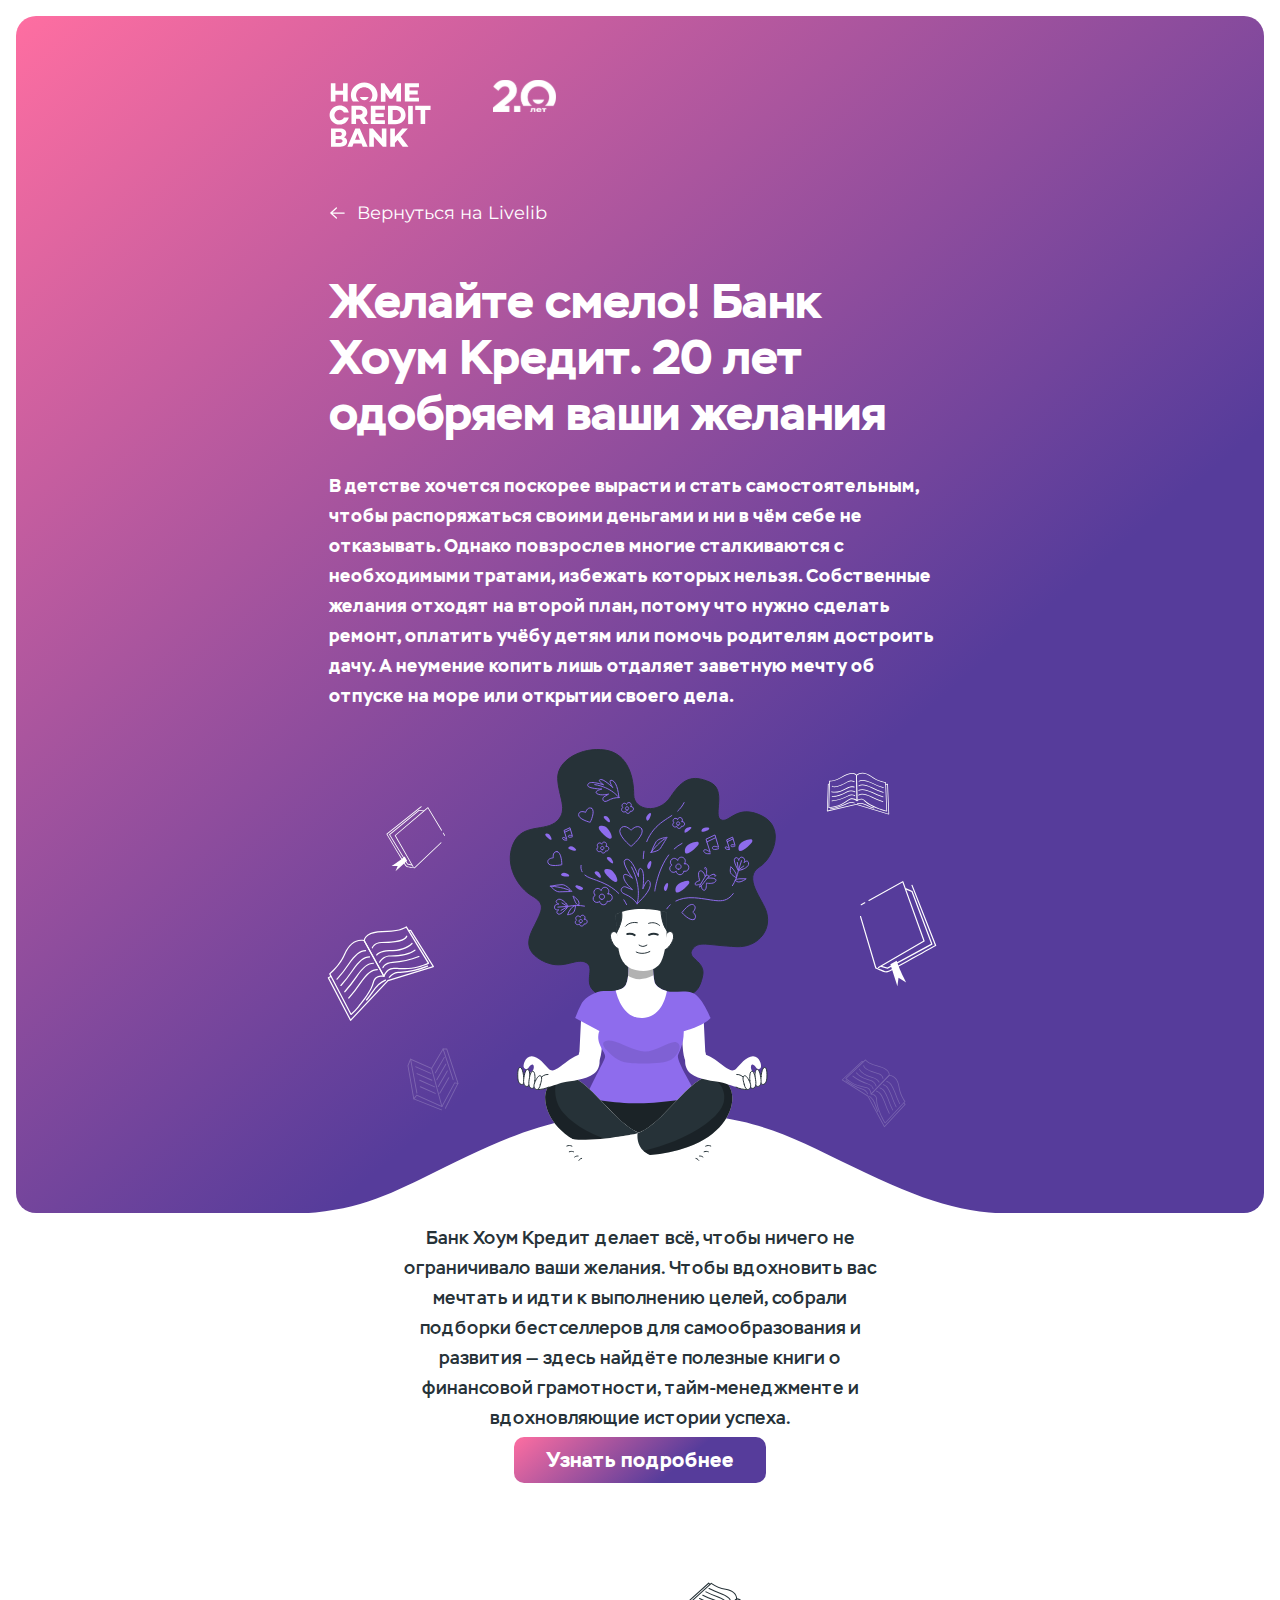
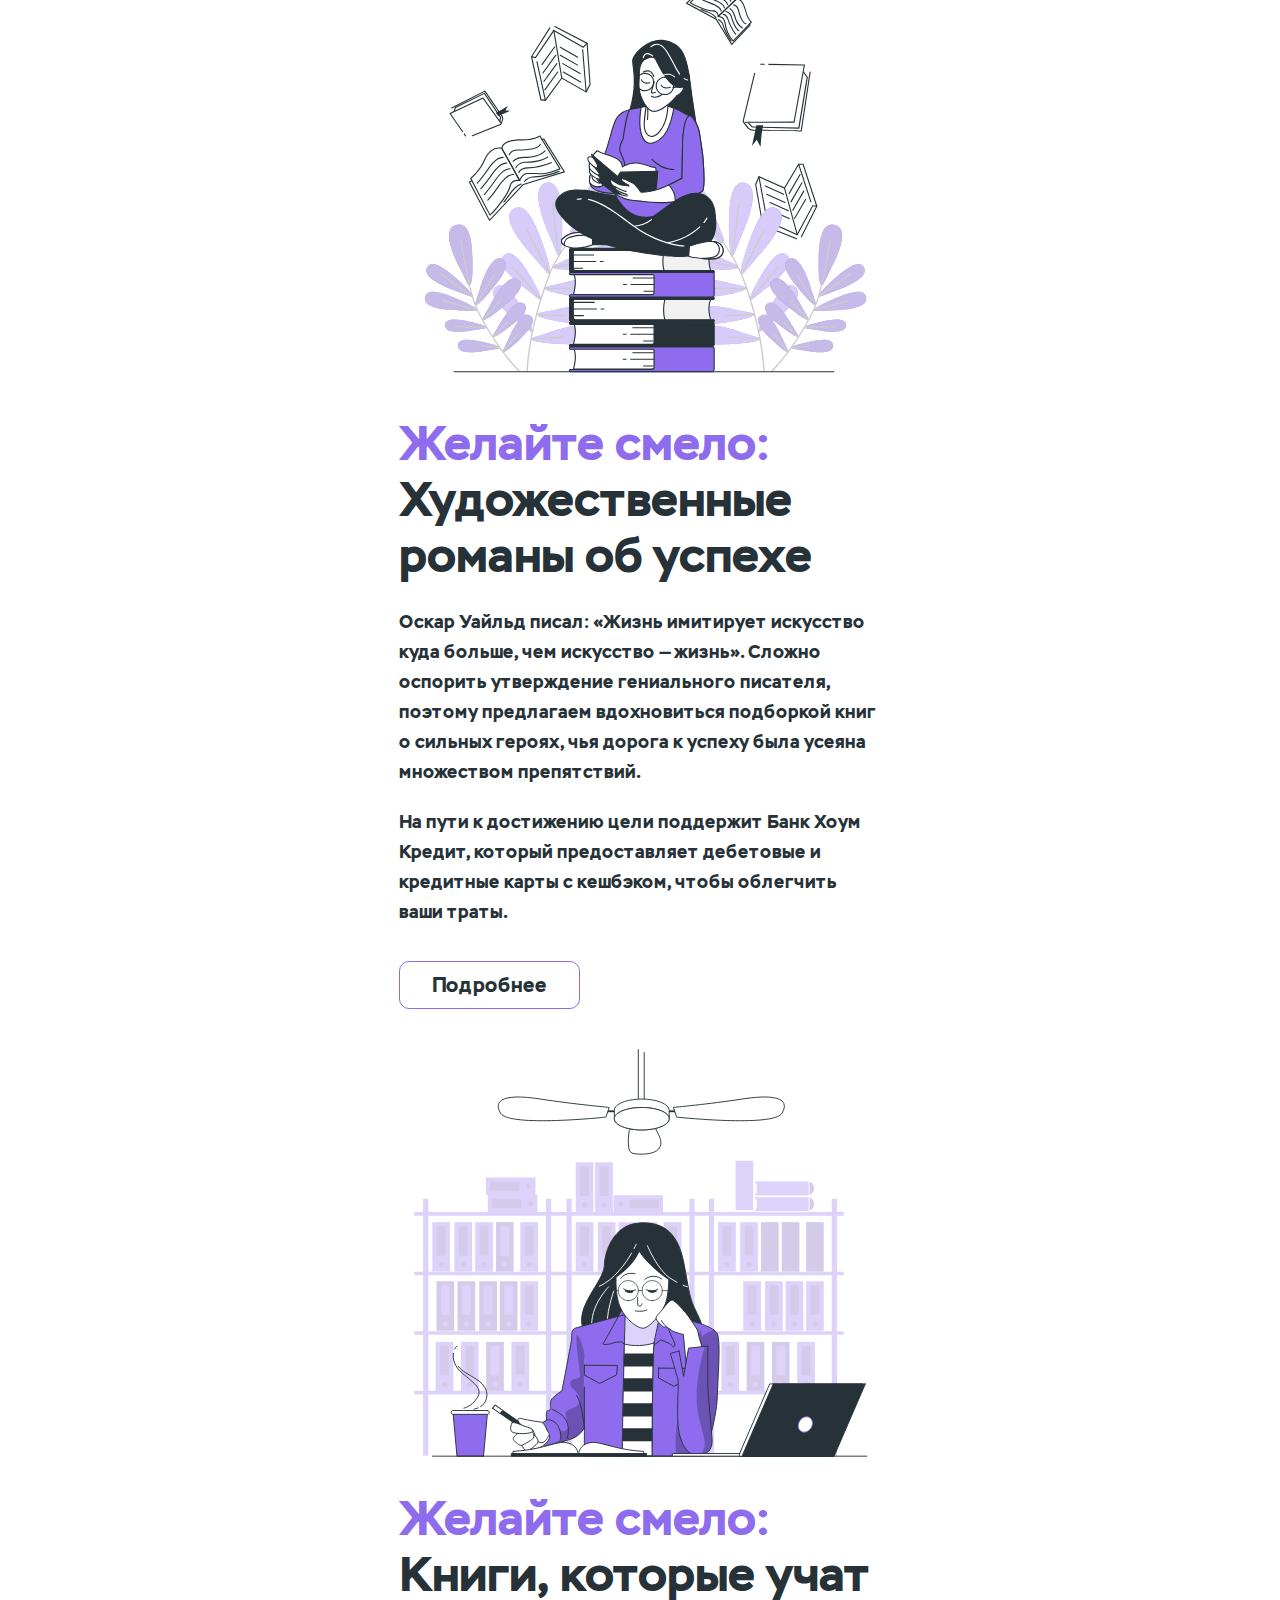
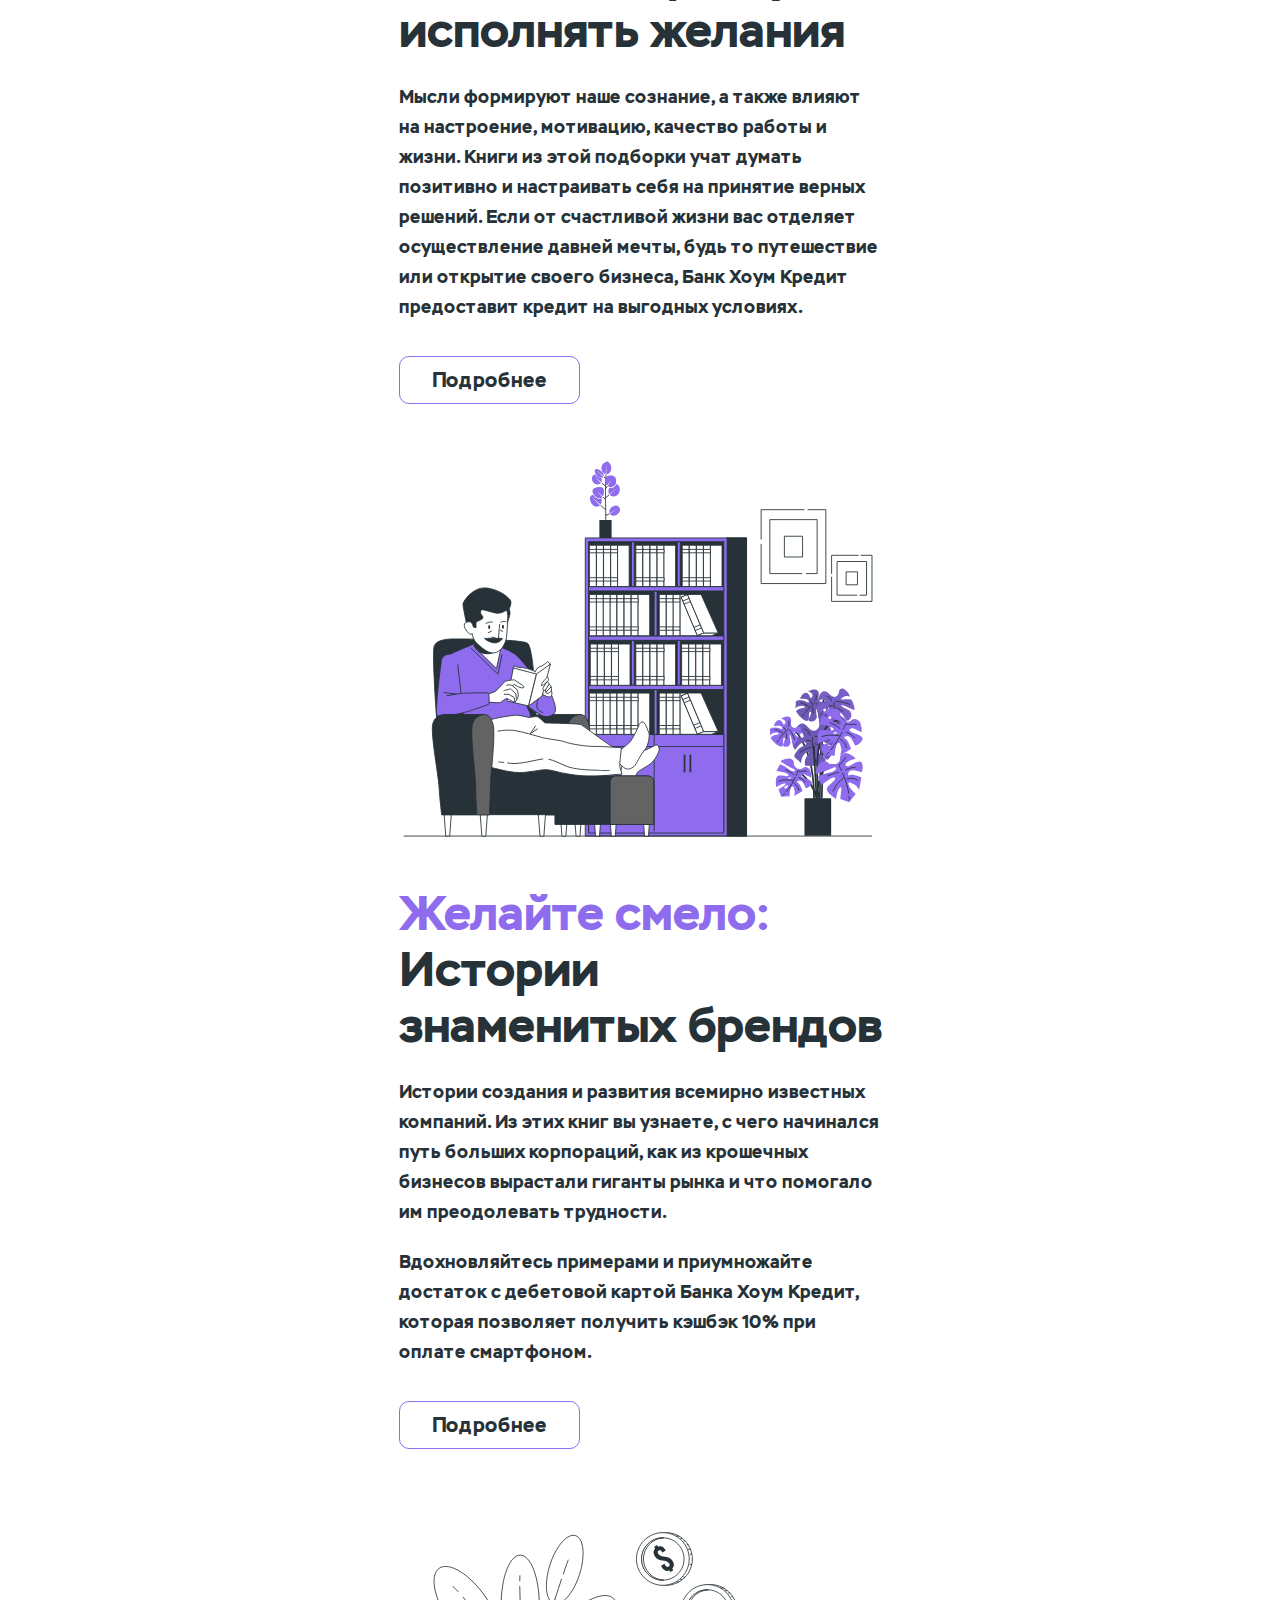
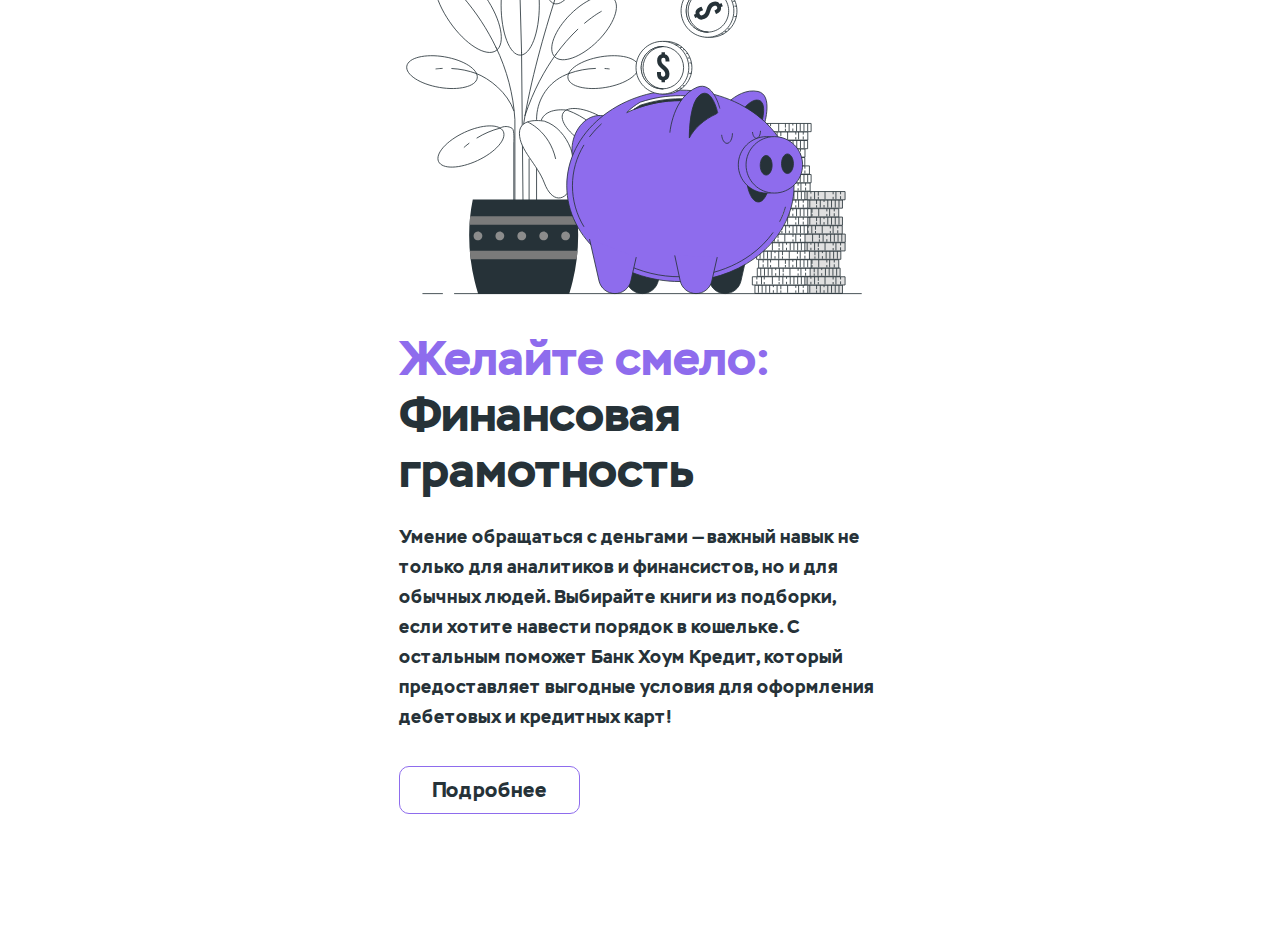
==== commit 5c656617: "add full adaptive" ====
--- a/index.html
+++ b/index.html
@@ -7,6 +7,24 @@
   <title>HOME CREDIT</title>
   <link rel="stylesheet" href="styles/main.css">
   <link rel="stylesheet" href="styles/normilize.css">
+
+  <link rel="apple-touch-icon" sizes="57x57" href="./favicons">
+  <link rel="apple-touch-icon" sizes="60x60" href="./favicons/apple-icon-60x60.png">
+  <link rel="apple-touch-icon" sizes="72x72" href="./favicons/apple-icon-72x72.png">
+  <link rel="apple-touch-icon" sizes="76x76" href="./favicons/apple-icon-76x76.png">
+  <link rel="apple-touch-icon" sizes="114x114" href="./favicons/apple-icon-114x114.png">
+  <link rel="apple-touch-icon" sizes="120x120" href="./favicons/apple-icon-120x120.png">
+  <link rel="apple-touch-icon" sizes="144x144" href="./favicons/apple-icon-144x144.png">
+  <link rel="apple-touch-icon" sizes="152x152" href="./favicons/apple-icon-152x152.png">
+  <link rel="apple-touch-icon" sizes="180x180" href="./favicons/apple-icon-180x180.png">
+  <link rel="icon" type="image/png" sizes="192x192"  href="./favicons/android-icon-192x192.png">
+  <link rel="icon" type="image/png" sizes="32x32" href="./favicons/favicon-32x32.png">
+  <link rel="icon" type="image/png" sizes="96x96" href="./favicons/favicon-96x96.png">
+  <link rel="icon" type="image/png" sizes="16x16" href="./favicons/favicon-16x16.png">
+  <link rel="manifest" href="./favicons/manifest.json">
+  <meta name="msapplication-TileColor" content="#ffffff">
+  <meta name="msapplication-TileImage" content="/ms-icon-144x144.png">
+  <meta name="theme-color" content="#ffffff">
 </head>
 <body class="body">
   <header class="header">
@@ -41,8 +59,43 @@
           </p>
         </div>
         
-        <div class="header__bg">
-          
+        <div class="header__img header__img--main">
+          <img
+            class="header__picture header__picture--1920"
+            src="./images/header-main-bg.svg"
+            alt="girl relaxes"
+          >
+
+          <img
+            class="header__picture header__picture--1440"
+            src="./images/1440.svg"
+            alt="girl relaxes"
+          >
+
+          <img
+            class="header__picture header__picture--768"
+            src="./images/768.svg"
+            alt="girl relaxes"
+          >
+
+          <img
+            class="header__picture header__picture--320"
+            src="./images/320.svg"
+            alt="girl relaxes"
+          >
+
+          <picture>
+              <source srcset="./images/decor-768.svg" media="(max-width: 1439.98px)">
+              <img class="header__decor" src="./images/white-decor.svg">
+          </picture>
+
+          <div class="header__phrase">
+            Банк Хоум Кредит делает всё, чтобы ничего не ограничивало ваши желания. Чтобы вдохновить вас мечтать и идти к выполнению целей, собрали подборки бестселлеров для самообразования и развития — здесь найдёте полезные книги о финансовой грамотности, тайм-менеджменте и вдохновляющие истории успеха.
+          </div>
+
+          <a href="#" class="details-button details-button--gradient">
+            Узнать подробнее
+          </a>
         </div>
       </div>
     </div>
@@ -52,6 +105,8 @@
     <section class="wishes">
       <div class="container">
         <div class="wishes__inner">
+          <h2 class="visually-hidden">Wishes</h2>
+
           <div class="wishes__item">
             <div class="wishes__descr">
               <h2 class="title title--mt--36">
@@ -72,7 +127,9 @@
                 </p>
               </div>
   
-              <a href="./romans.html" class="details-button">Подробнее</a>
+              <a href="./romans.html" class="details-button">
+                Подробнее
+              </a>
             </div>
 
             <img
--- a/styles/main.css
+++ b/styles/main.css
@@ -16,13 +16,16 @@
 }
 
 .container {
-  max-width: 100%;
+  max-width: 288px;
   margin: 0 auto;
 }
 
 @media (min-width: 768px) {
   .container {
     max-width: 622px;
+  }
+  .container--romans {
+    max-width: none;
   }
 }
 
@@ -79,7 +82,13 @@
 .logo__logo {
   width: 102px;
   height: 72px;
-  margin-right: 62px;
+  margin-right: 32px;
+}
+
+@media (min-width: 768px) {
+  .logo__logo {
+    margin-right: 62px;
+  }
 }
 
 .logo__years {
@@ -119,6 +128,49 @@
   color: #fff;
 }
 
+.details-button--gradient {
+  position: absolute;
+  bottom: -320px;
+  left: 50%;
+  -webkit-transform: translateX(-50%);
+          transform: translateX(-50%);
+  min-width: 202px;
+  margin-top: 0;
+  border: none;
+  background: linear-gradient(140deg, #fe6ea1 0%, #563c9b 65%);
+  color: #fff;
+}
+
+.details-button--gradient:hover, .details-button--gradient:focus, .details-button--gradient:active {
+  background: -webkit-gradient(linear, left top, left bottom, from(#fe6ea1));
+  background: linear-gradient(#fe6ea1);
+  color: #263238;
+}
+
+@media (min-width: 768px) {
+  .details-button--gradient {
+    bottom: -270px;
+  }
+}
+
+@media (min-width: 1440px) {
+  .details-button--gradient {
+    bottom: -98px;
+  }
+}
+
+.details-button--romans {
+  margin-top: 17px;
+  padding: 6px 32px 8px;
+  text-align: center;
+}
+
+@media (min-width: 768px) {
+  .details-button--romans {
+    font-size: 16px;
+  }
+}
+
 .return-button {
   position: relative;
   display: block;
@@ -161,38 +213,311 @@
 }
 
 .header {
-  border-radius: 20px 20px 0px 20px;
+  border-radius: 20px;
   background: linear-gradient(140deg, #fe6ea1 0%, #563c9b 65%);
 }
 
+@media (min-width: 1440px) {
+  .header {
+    border-radius: 20px 20px 0px 20px;
+  }
+}
+
+.header--romans {
+  border-radius: 20px;
+}
+
 .header__inner {
+  position: relative;
   display: -webkit-box;
   display: -ms-flexbox;
   display: flex;
-  padding: 64px 0;
+  -ms-flex-wrap: wrap;
+      flex-wrap: wrap;
+  -webkit-box-pack: center;
+      -ms-flex-pack: center;
+          justify-content: center;
+  padding: 56px 0 0;
   color: #fff;
 }
 
+@media (min-width: 768px) {
+  .header__inner {
+    -webkit-box-pack: start;
+        -ms-flex-pack: start;
+            justify-content: flex-start;
+    padding: 64px 0 0;
+  }
+}
+
 .header__return-button {
-  margin-top: 40px;
+  margin-top: 22px;
+}
+
+@media (min-width: 768px) {
+  .header__return-button {
+    margin-top: 40px;
+  }
 }
 
 .header__descr {
-  max-width: 40%;
+  width: 100%;
+  max-width: 256px;
+}
+
+@media (min-width: 768px) {
+  .header__descr {
+    max-width: none;
+  }
+}
+
+@media (min-width: 1440px) {
+  .header__descr {
+    max-width: 459px;
+    padding-bottom: 64px;
+  }
+}
+
+@media (min-width: 1920px) {
+  .header__descr {
+    max-width: 564px;
+  }
+}
+
+.header__descr--romans {
+  width: 100%;
+}
+
+@media (min-width: 1920px) {
+  .header__descr--romans {
+    max-width: 683px;
+  }
 }
 
 .header__title {
-  margin-top: 48px;
+  margin-top: 30px;
+}
+
+@media (min-width: 768px) {
+  .header__title {
+    margin-top: 48px;
+  }
 }
 
 .header__text {
-  margin: 30px 0 0;
-}
-
-.header__bg {
-  width: 50%;
-  min-height: 100%;
-  background: url("../../images/header-bg.svg") center/contain no-repeat;
+  margin: 16px 0 0;
+}
+
+@media (min-width: 768px) {
+  .header__text {
+    margin: 30px 0 0;
+  }
+}
+
+.header__img--main {
+  display: -webkit-box;
+  display: -ms-flexbox;
+  display: flex;
+  -webkit-box-orient: vertical;
+  -webkit-box-direction: normal;
+      -ms-flex-direction: column;
+          flex-direction: column;
+  -webkit-box-pack: center;
+      -ms-flex-pack: center;
+          justify-content: center;
+  -webkit-box-align: center;
+      -ms-flex-align: center;
+          align-items: center;
+  width: 100%;
+}
+
+@media (min-width: 768px) {
+  .header__img--main {
+    margin: 38px 0 0;
+  }
+}
+
+@media (min-width: 1440px) {
+  .header__img--main {
+    -webkit-box-flex: 1;
+        -ms-flex-positive: 1;
+            flex-grow: 1;
+    position: relative;
+    left: 10px;
+    width: auto;
+    margin: 0;
+  }
+}
+
+.header__img--romans {
+  width: 272px;
+  height: 240px;
+  margin-top: 24px;
+}
+
+@media (min-width: 768px) {
+  .header__img--romans {
+    width: 626px;
+    height: 552px;
+    margin-top: 0;
+  }
+}
+
+@media (min-width: 1440px) {
+  .header__img--romans {
+    position: absolute;
+    right: -100px;
+    bottom: 0;
+    width: 760px;
+    height: 672px;
+  }
+}
+
+.header__picture {
+  position: relative;
+  z-index: 10;
+  display: none;
+  width: 100%;
+  height: 332px;
+}
+
+@media (max-width: 767.98px) {
+  .header__picture--320 {
+    display: block;
+  }
+}
+
+@media (min-width: 768px) {
+  .header__picture {
+    width: 635px;
+    height: 464px;
+  }
+}
+
+@media (min-width: 768px) and (max-width: 1439.98px) {
+  .header__picture--768 {
+    display: block;
+  }
+}
+
+@media (min-width: 1440px) {
+  .header__picture {
+    position: absolute;
+    bottom: 0;
+    left: 50%;
+    -webkit-transform: translateX(-50%);
+            transform: translateX(-50%);
+    bottom: 174px;
+    width: 573px;
+    height: 582px;
+  }
+}
+
+@media (min-width: 1440px) and (max-width: 1919.98px) {
+  .header__picture--1440 {
+    display: block;
+  }
+}
+
+@media (min-width: 1920px) {
+  .header__picture {
+    bottom: calc(261px - 5px);
+    width: 860px;
+    height: 580px;
+  }
+}
+
+@media (min-width: 1920px) {
+  .header__picture--1920 {
+    display: block;
+  }
+}
+
+.header__decor {
+  position: absolute;
+  bottom: -1px;
+  left: 52%;
+  -webkit-transform: translateX(-50%);
+          transform: translateX(-50%);
+  width: 262px;
+  height: 29px;
+}
+
+@media (min-width: 768px) {
+  .header__decor {
+    width: 736px;
+    height: 102px;
+  }
+}
+
+@media (min-width: 1440px) {
+  .header__decor {
+    width: 1104px;
+    height: 221px;
+  }
+}
+
+@media (min-width: 1920px) {
+  .header__decor {
+    width: 1300px;
+    height: 261px;
+  }
+}
+
+.header__phrase {
+  position: absolute;
+  bottom: -230px;
+  left: 50%;
+  -webkit-transform: translateX(-50%);
+          transform: translateX(-50%);
+  width: 100%;
+  font-weight: 500;
+  font-size: 14px;
+  line-height: 22px;
+  color: #263238;
+  text-align: center;
+}
+
+@media (min-width: 768px) {
+  .header__phrase {
+    bottom: -190px;
+    width: 507px;
+    height: 180px;
+    font-size: 18px;
+    line-height: 30px;
+  }
+}
+
+@media (min-width: 1440px) {
+  .header__phrase {
+    bottom: -15px;
+  }
+}
+
+@media (min-width: 1920px) {
+  .header__phrase {
+    bottom: 0;
+    width: 569px;
+    height: 192px;
+    font-size: 20px;
+    line-height: 32px;
+  }
+}
+
+.wishes {
+  padding: 230px 0 0;
+}
+
+@media (min-width: 768px) {
+  .wishes {
+    padding: 219px 0 0;
+  }
+}
+
+@media (min-width: 1440px) {
+  .wishes {
+    padding: 0;
+  }
 }
 
 .wishes__inner {
@@ -215,15 +540,10 @@
 
 @media (min-width: 1920px) {
   .wishes__inner {
-    padding: 92px 0 128px;
-  }
-}
-
-@media (min-width: 1920px) {
-  .wishes__inner {
     -webkit-box-pack: row;
         -ms-flex-pack: row;
             justify-content: row;
+    padding: 92px 0 128px;
   }
 }
 
@@ -347,38 +667,137 @@
 .romans-list__list {
   display: -ms-grid;
   display: grid;
-  -ms-grid-columns: (332px)[auto-fill];
-      grid-template-columns: repeat(auto-fill, 332px);
-  gap: 64px 143px;
+  -ms-grid-columns: (100%)[auto-fill];
+      grid-template-columns: repeat(auto-fill, 100%);
+  gap: 40px 0;
   margin: 0;
-  padding: 56px 0;
+  padding: 32px 0;
   list-style: none;
 }
 
+@media (min-width: 768px) {
+  .romans-list__list {
+    -ms-grid-columns: (358px)[auto-fill];
+        grid-template-columns: repeat(auto-fill, 358px);
+    gap: 40px 20px;
+    padding: 56px 0;
+  }
+}
+
+@media (min-width: 1440px) {
+  .romans-list__list {
+    -ms-grid-columns: (364px)[auto-fill];
+        grid-template-columns: repeat(auto-fill, 364px);
+    gap: 48px 24px;
+  }
+}
+
+@media (min-width: 1920px) {
+  .romans-list__list {
+    -ms-grid-columns: (364px)[auto-fill];
+        grid-template-columns: repeat(auto-fill, 364px);
+    gap: 64px 143px;
+  }
+}
+
 .romans-list__item {
-  width: 332px;
-  font-size: 16px;
+  display: -webkit-box;
+  display: -ms-flexbox;
+  display: flex;
+  -webkit-box-orient: vertical;
+  -webkit-box-direction: normal;
+      -ms-flex-direction: column;
+          flex-direction: column;
+  -webkit-box-pack: justify;
+      -ms-flex-pack: justify;
+          justify-content: space-between;
+  width: 100%;
+  font-size: 14px;
   line-height: 24px;
+  -webkit-transition: -webkit-transform 0.3s;
+  transition: -webkit-transform 0.3s;
+  transition: transform 0.3s;
+  transition: transform 0.3s, -webkit-transform 0.3s;
+}
+
+@media (min-width: 768px) {
+  .romans-list__item {
+    -webkit-box-align: start;
+        -ms-flex-align: start;
+            align-items: flex-start;
+    width: 358px;
+    font-size: 16px;
+    line-height: 24px;
+  }
+}
+
+@media (min-width: 1440px) {
+  .romans-list__item {
+    width: 364px;
+  }
+}
+
+.romans-list__item-inner {
+  display: -webkit-box;
+  display: -ms-flexbox;
+  display: flex;
+  -webkit-box-orient: vertical;
+  -webkit-box-direction: normal;
+      -ms-flex-direction: column;
+          flex-direction: column;
+  -webkit-box-align: center;
+      -ms-flex-align: center;
+          align-items: center;
+}
+
+@media (min-width: 768px) {
+  .romans-list__item-inner {
+    -webkit-box-align: start;
+        -ms-flex-align: start;
+            align-items: flex-start;
+  }
 }
 
 .romans-list__img {
   display: block;
-  width: 213px;
-  height: 297px;
+  width: 159px;
+  height: 224px;
+  border-radius: 10px;
   -o-object-fit: cover;
      object-fit: cover;
 }
 
+@media (min-width: 768px) {
+  .romans-list__img {
+    width: 213px;
+    height: 297px;
+  }
+}
+
 .romans-list__caption {
-  margin: 32px 0 0;
-  font-weight: 500;
-  font-size: 24px;
-  line-height: 32px;
+  margin: 28px 0 0;
+}
+
+@media (min-width: 768px) {
+  .romans-list__caption {
+    margin: 32px 0 0;
+    font-size: 24px;
+    line-height: 32px;
+  }
 }
 
 .romans-list__author {
   margin-top: 8px;
+  font-size: 14px;
+  line-height: 24px;
   opacity: 0.5;
+}
+
+@media (min-width: 768px) {
+  .romans-list__author {
+    margin-top: 8px;
+    font-size: 16px;
+  }
 }
 
 .romans-list__text {
@@ -403,6 +822,7 @@
   font-size: 14px;
   line-height: 22px;
   color: #263238;
+  overflow-x: hidden;
 }
 
 @media (min-width: 768px) {
